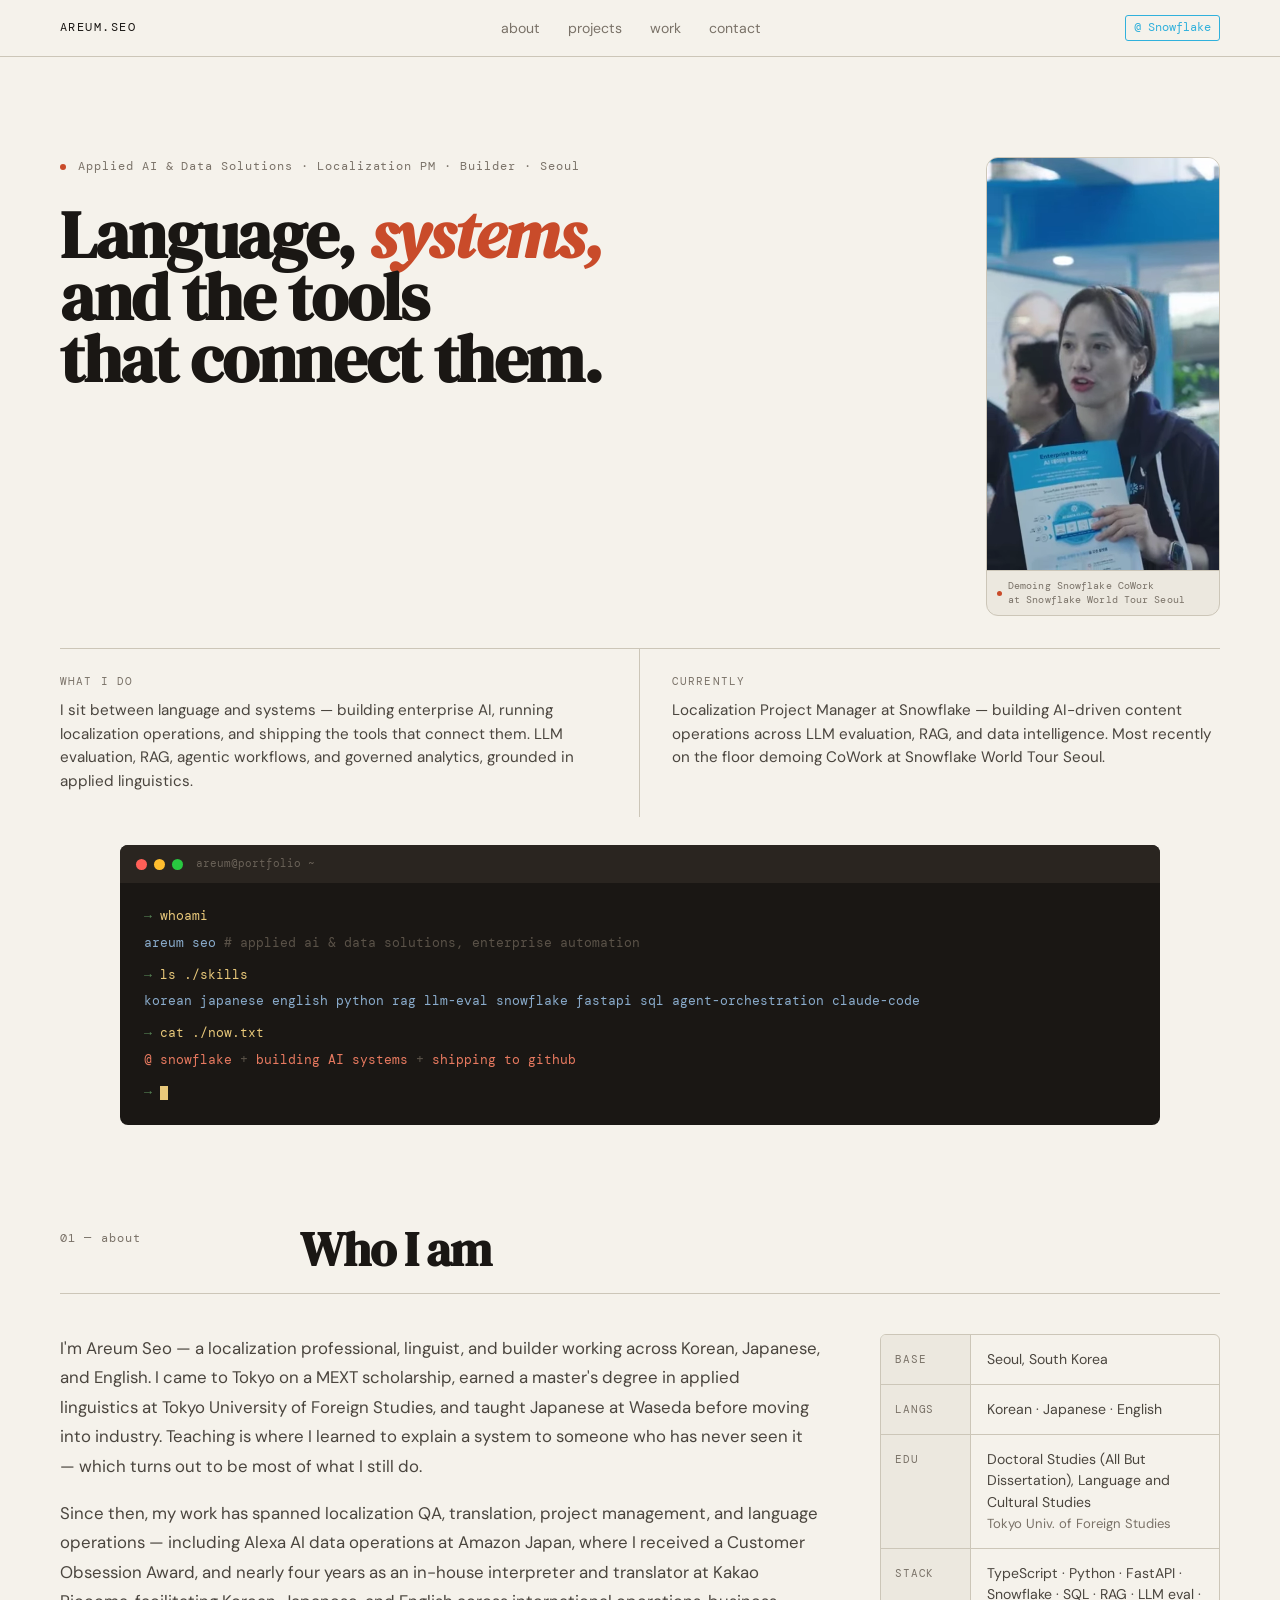
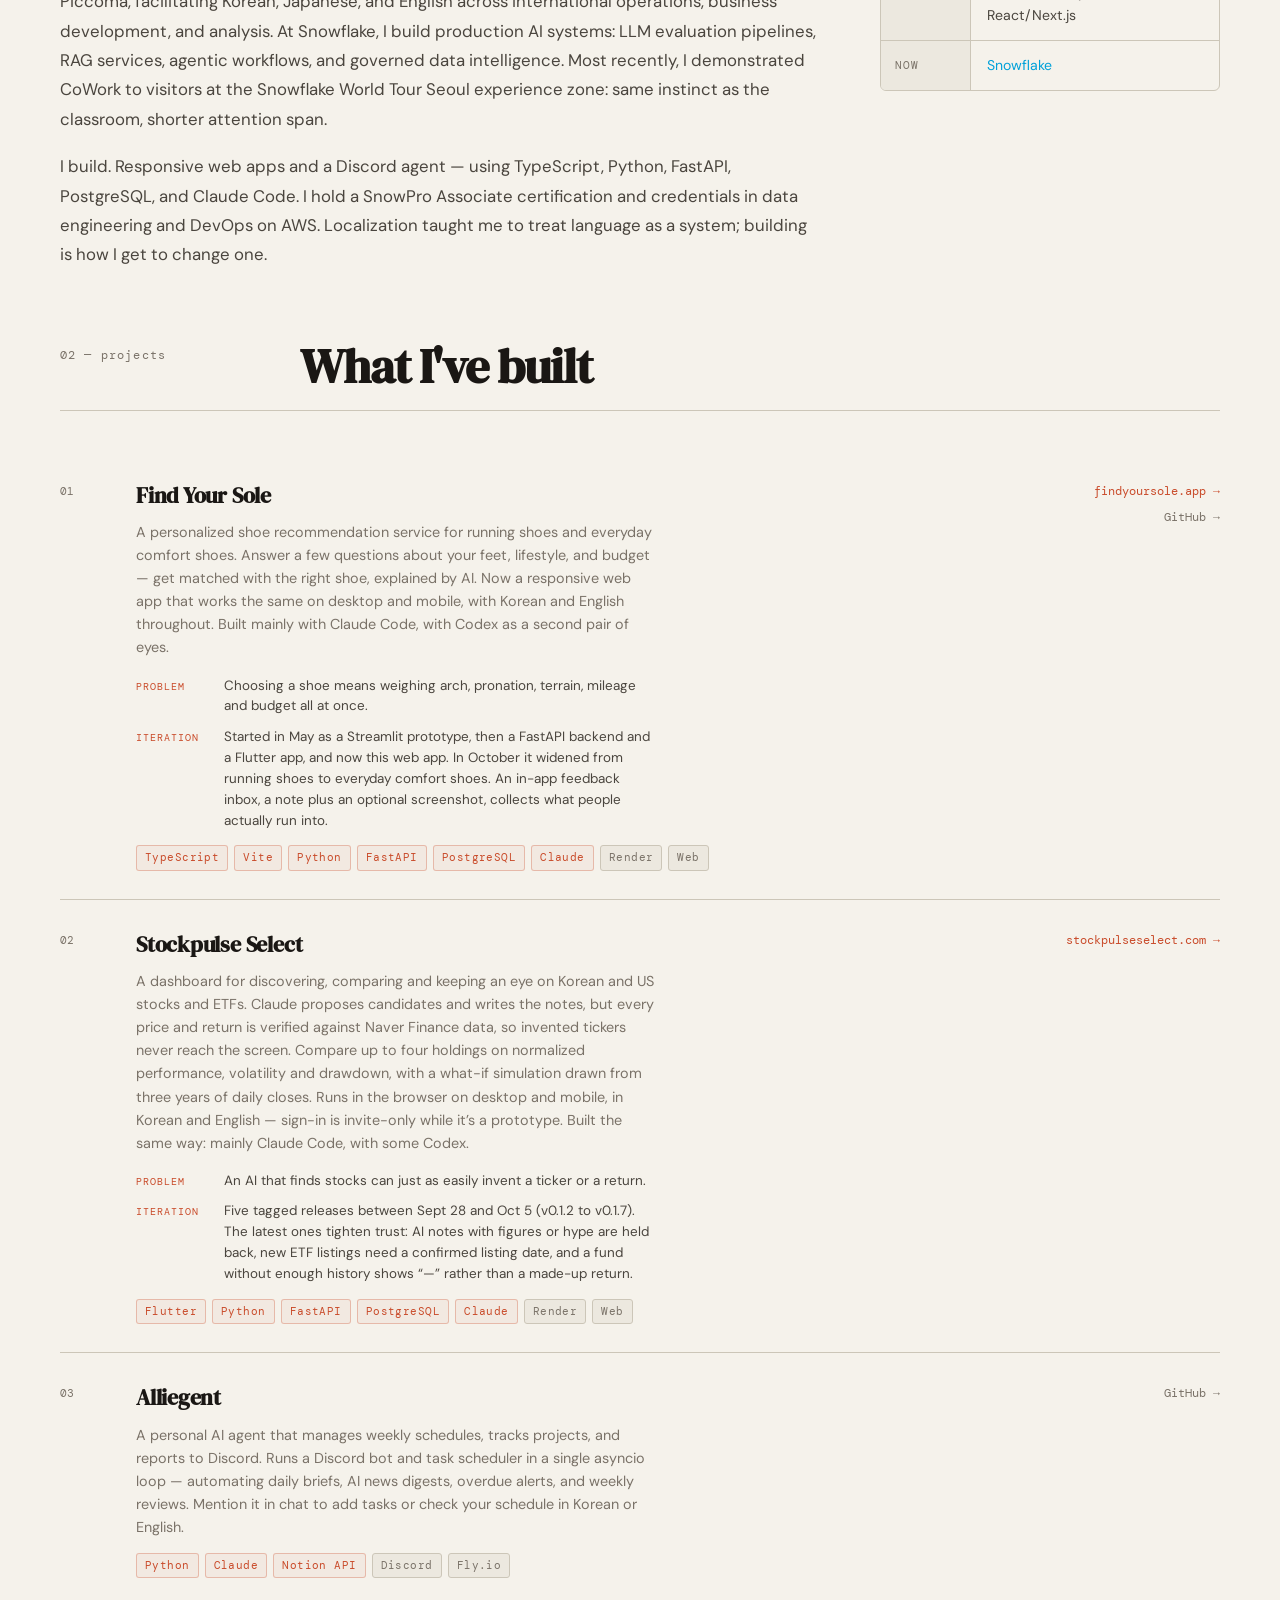
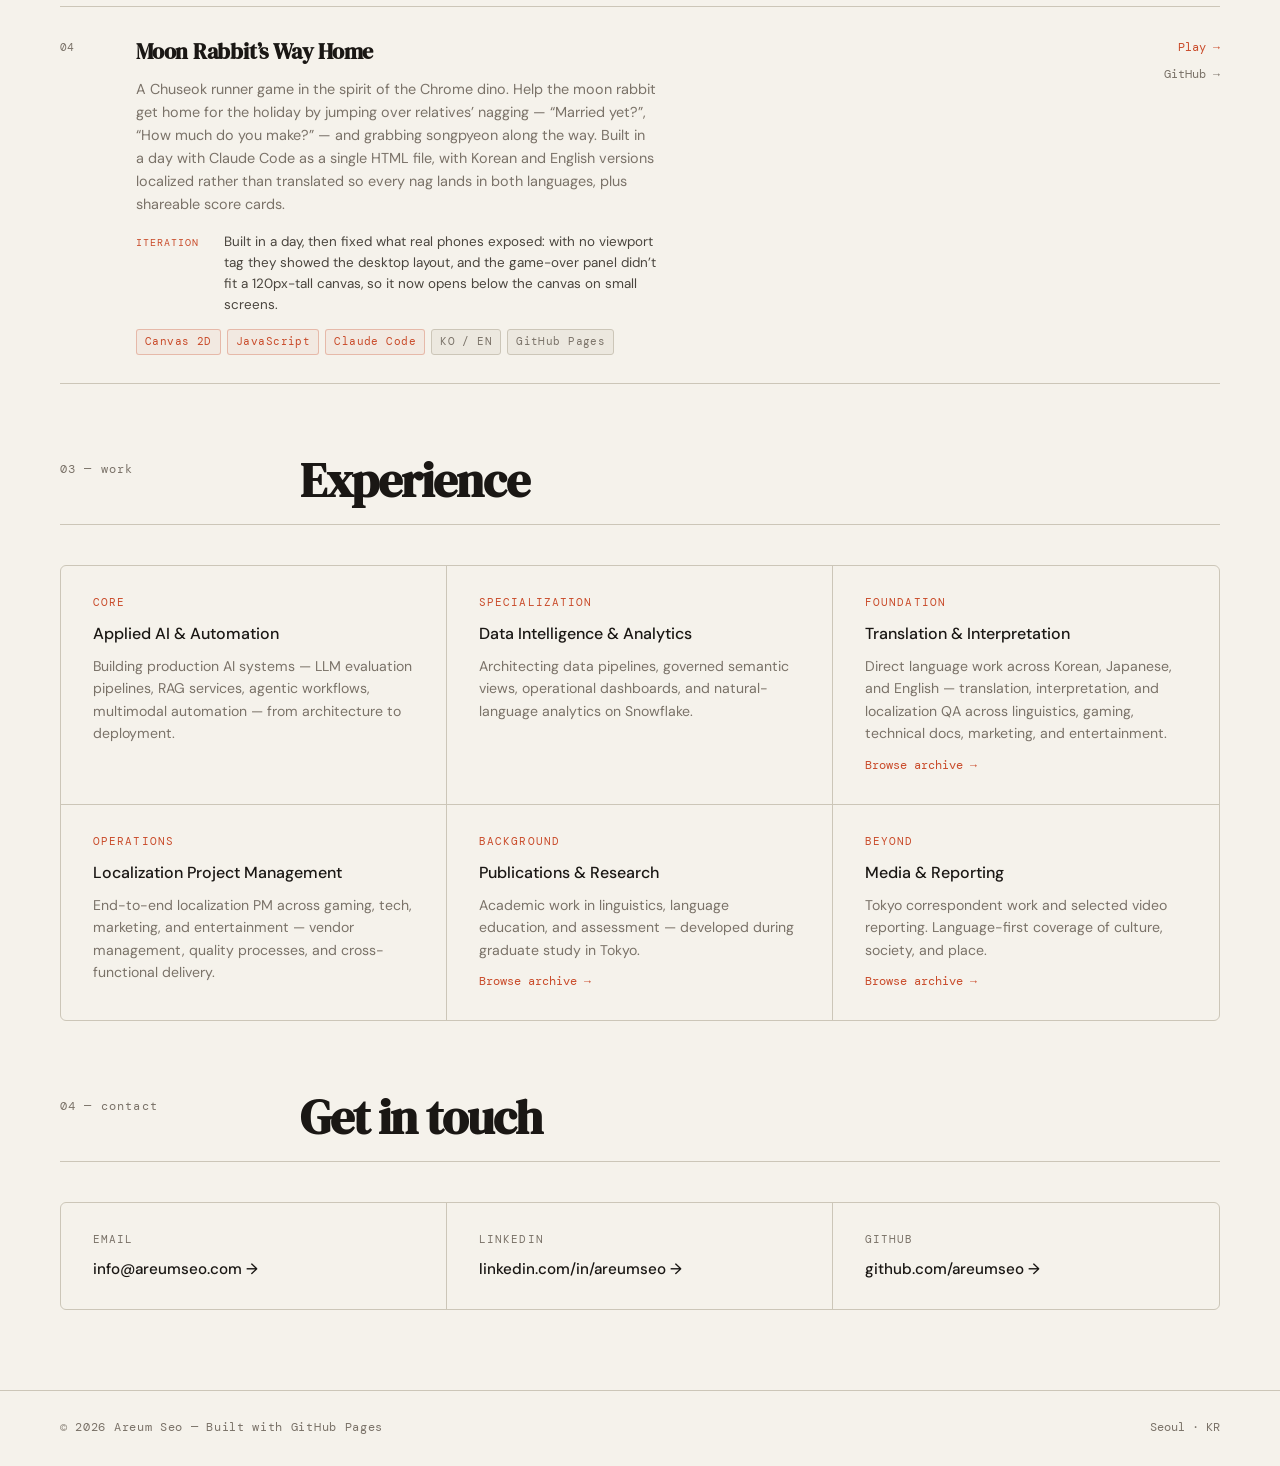
==== index.html @ 916ce7bf "add email to contact, update stack sidebar with TypeScript Co-Authored-By: Claude Sonnet 4.6 <norepl" ====
<!DOCTYPE html>
<html lang="en">
<head>
  <meta charset="UTF-8" />
  <meta name="viewport" content="width=device-width, initial-scale=1.0" />
  <title>Areum Seo</title>
  <meta name="description" content="Areum Seo — Localization PM, tool builder, and writer." />
  <!-- Google tag (gtag.js) -->
  <script async src="https://www.googletagmanager.com/gtag/js?id=G-6J8PH9CVDJ"></script>
  <script>
    window.dataLayer = window.dataLayer || [];
    function gtag(){dataLayer.push(arguments);}
    gtag('js', new Date());
    gtag('config', 'G-6J8PH9CVDJ');
  </script>
  <link rel="preconnect" href="https://fonts.googleapis.com">
  <link rel="preconnect" href="https://fonts.gstatic.com" crossorigin>
  <link href="https://fonts.googleapis.com/css2?family=DM+Serif+Display:ital@0;1&family=DM+Mono:wght@400;500&family=DM+Sans:ital,opsz,wght@0,9..40,300;0,9..40,400;0,9..40,500;1,9..40,300&display=swap" rel="stylesheet">
  <style>
    :root {
      --bg: #f5f2eb;
      --bg2: #ece8df;
      --ink: #1a1714;
      --ink2: #4a453e;
      --ink3: #7a7268;
      --rule: #ccc6b8;
      --accent: #c94b2a;
      --accent2: #e8a020;
      --code-bg: #1a1714;
      --code-fg: #e8c87a;
      --snowflake: #00A1D9;
    }

    * { box-sizing: border-box; margin: 0; padding: 0; }
    html { scroll-behavior: smooth; }

    body {
      font-family: 'DM Sans', sans-serif;
      background: var(--bg);
      color: var(--ink);
      line-height: 1.6;
      font-size: 15px;
    }

    a { color: inherit; text-decoration: none; }

    /* ── NAV ── */
    nav {
      position: sticky;
      top: 0;
      z-index: 50;
      background: var(--bg);
      border-bottom: 1px solid var(--rule);
      padding: 0 clamp(20px, 5vw, 60px);
    }

    .nav-inner {
      max-width: var(--max);
      margin: 0 auto;
      display: flex;
      align-items: center;
      justify-content: space-between;
      height: 56px;
      gap: 20px;
    }

    .brand {
      font-family: 'DM Mono', monospace;
      font-size: 0.78rem;
      letter-spacing: 0.12em;
      text-transform: uppercase;
      color: var(--ink);
    }

    .nav-menu {
      display: flex;
      gap: 28px;
      font-size: 0.88rem;
      color: var(--ink3);
      list-style: none;
    }

    .nav-menu a:hover { color: var(--ink); }

    .nav-tag {
      font-family: 'DM Mono', monospace;
      font-size: 0.72rem;
      color: var(--snowflake);
      border: 1px solid var(--snowflake);
      padding: 3px 8px;
      border-radius: 3px;
      opacity: 0.8;
    }

    /* ── HERO ── */
    .hero {
      padding: clamp(60px, 10vw, 100px) clamp(20px, 5vw, 60px) 0;
      max-width: calc(var(--max) + 120px);
      margin: 0 auto;
    }

    .hero-inner {
      display: flex;
      align-items: flex-start;
      gap: clamp(32px, 5vw, 72px);
    }

    .hero-content {
      flex: 1;
      min-width: 0;
    }

    .hero-portrait {
      flex-shrink: 0;
      width: clamp(160px, 20vw, 234px);
      display: flex;
      align-items: flex-start;
    }

    .hero-portrait > img {
      flex: 1.25 1 0;
      min-width: 0;
      border-radius: 16px;
      display: block;
      mix-blend-mode: multiply;
    }

    /* CoWork demo clip */
    .hero-demo {
      flex: 1 1 0;
      min-width: 0;
      border: 1px solid var(--rule);
      border-radius: 12px;
      overflow: hidden;
      background: var(--bg2);
    }

    .hero-demo video {
      width: 100%;
      display: block;
      aspect-ratio: 9 / 16;
      object-fit: cover;
      background: var(--bg2);
    }

    .hero-demo video img {
      width: 100%;
      display: block;
    }

    .hero-demo-caption {
      display: flex;
      align-items: center;
      gap: 6px;
      padding: 8px 10px;
      border-top: 1px solid var(--rule);
      font-family: 'DM Mono', monospace;
      font-size: 0.62rem;
      letter-spacing: 0.01em;
      line-height: 1.4;
      color: var(--ink3);
    }

    .hero-demo-caption .live {
      flex-shrink: 0;
      width: 5px;
      height: 5px;
      border-radius: 50%;
      background: var(--accent);
    }

    @media (max-width: 640px) {
      .hero-inner { flex-direction: column-reverse; align-items: center; }
      .hero-portrait { width: 180px; }
    }

    .hero-eyebrow {
      display: flex;
      align-items: center;
      gap: 12px;
      margin-bottom: 28px;
    }

    .hero-eyebrow span {
      font-family: 'DM Mono', monospace;
      font-size: 0.75rem;
      letter-spacing: 0.08em;
      color: var(--ink3);
    }

    .hero-eyebrow .dot {
      width: 6px;
      height: 6px;
      border-radius: 50%;
      background: var(--accent);
      flex-shrink: 0;
      animation: blink 2s ease infinite;
    }

    @keyframes blink {
      0%, 100% { opacity: 1; }
      50% { opacity: 0.2; }
    }

    .hero h1 {
      font-family: 'DM Serif Display', serif;
      font-size: clamp(2.2rem, 5.5vw, 4.2rem);
      line-height: 0.92;
      letter-spacing: -0.02em;
      color: var(--ink);
      max-width: 900px;
    }

    .hero h1 em {
      font-style: italic;
      color: var(--accent);
    }

    .hero-sub {
      margin-top: 32px;
      display: grid;
      grid-template-columns: 1fr 1fr;
      gap: 0;
      border-top: 1px solid var(--rule);
    }

    .hero-sub-item {
      padding: 24px 0 24px;
      border-right: 1px solid var(--rule);
    }

    .hero-sub-item:last-child {
      border-right: none;
      padding-left: 32px;
    }

    .hero-sub-item:first-child {
      padding-right: 32px;
    }

    .hero-sub-label {
      font-family: 'DM Mono', monospace;
      font-size: 0.7rem;
      letter-spacing: 0.1em;
      text-transform: uppercase;
      color: var(--ink3);
      margin-bottom: 8px;
    }

    .hero-sub-text {
      font-size: 0.95rem;
      color: var(--ink2);
      line-height: 1.55;
    }

    /* ── TERMINAL STRIP ── */
    .terminal-strip {
      margin: 0 clamp(20px, 5vw, 60px);
      border-radius: 8px;
      background: var(--code-bg);
      overflow: hidden;
    }

    .terminal-bar {
      display: flex;
      align-items: center;
      gap: 7px;
      padding: 10px 16px;
      background: #2a2520;
    }

    .terminal-bar .dot {
      width: 11px;
      height: 11px;
      border-radius: 50%;
    }

    .d-red { background: #ff5f57; }
    .d-yellow { background: #ffbd2e; }
    .d-green { background: #28c840; }

    .terminal-bar span:last-child {
      font-family: 'DM Mono', monospace;
      font-size: 0.7rem;
      color: #6a6258;
      margin-left: 6px;
    }

    .terminal-body {
      padding: 20px 24px;
      font-family: 'DM Mono', monospace;
      font-size: 0.82rem;
      line-height: 2;
      color: #a89880;
    }

    .t-prompt { color: #5a8a5a; }
    .t-cmd { color: var(--code-fg); }
    .t-out { color: #8aaccc; }
    .t-muted { color: #5a5248; }
    .t-accent { color: #e87a60; }
    .t-cursor {
      display: inline-block;
      width: 8px;
      height: 14px;
      background: var(--code-fg);
      vertical-align: middle;
      animation: cursor 1s step-end infinite;
    }

    @keyframes cursor {
      0%, 100% { opacity: 1; }
      50% { opacity: 0; }
    }

    /* ── SECTIONS ── */
    .wrap {
      max-width: var(--max);
      margin: 0 auto;
      padding: 0 clamp(20px, 5vw, 60px);
    }

    .section {
      padding: 72px 0 0;
    }

    .section-header {
      display: grid;
      grid-template-columns: 200px 1fr;
      gap: 40px;
      align-items: start;
      padding-bottom: 20px;
      border-bottom: 1px solid var(--rule);
      margin-bottom: 40px;
    }

    .section-num {
      font-family: 'DM Mono', monospace;
      font-size: 0.72rem;
      letter-spacing: 0.1em;
      color: var(--ink3);
      padding-top: 5px;
    }

    .section-title {
      font-family: 'DM Serif Display', serif;
      font-size: clamp(2rem, 4vw, 3rem);
      letter-spacing: -0.02em;
      line-height: 1;
    }

    /* ── ABOUT ── */
    .about-grid {
      display: grid;
      grid-template-columns: 1fr 340px;
      gap: 60px;
      align-items: start;
    }

    .about-text {
      font-size: 1.05rem;
      color: var(--ink2);
      line-height: 1.75;
    }

    .about-text p + p { margin-top: 18px; }

    .about-sidebar {
      display: flex;
      flex-direction: column;
      gap: 0;
      border: 1px solid var(--rule);
      border-radius: 6px;
      overflow: hidden;
    }

    .sidebar-row {
      display: grid;
      grid-template-columns: 90px 1fr;
      border-bottom: 1px solid var(--rule);
    }

    .sidebar-row:last-child { border-bottom: none; }

    .sidebar-key {
      font-family: 'DM Mono', monospace;
      font-size: 0.68rem;
      letter-spacing: 0.08em;
      text-transform: uppercase;
      color: var(--ink3);
      padding: 14px;
      background: var(--bg2);
      border-right: 1px solid var(--rule);
      display: flex;
      align-items: flex-start;
      padding-top: 16px;
    }

    .sidebar-val {
      font-size: 0.88rem;
      color: var(--ink2);
      padding: 14px 16px;
      line-height: 1.5;
    }

    /* ── PROJECTS ── */
    .projects-list {
      display: flex;
      flex-direction: column;
      gap: 0;
    }

    .project-row {
      display: grid;
      grid-template-columns: 48px 1fr auto;
      gap: 28px;
      align-items: start;
      padding: 28px 0;
      border-bottom: 1px solid var(--rule);
      position: relative;
      transition: background 0.15s;
    }

    .project-row::before {
      content: '';
      position: absolute;
      left: -20px;
      top: 0; bottom: 0;
      width: 3px;
      background: var(--accent);
      transform: scaleY(0);
      transform-origin: bottom;
      transition: transform 0.2s ease;
    }

    .project-row:hover::before { transform: scaleY(1); }

    .project-num {
      font-family: 'DM Mono', monospace;
      font-size: 0.7rem;
      color: var(--ink3);
      padding-top: 4px;
    }

    .project-body h3 {
      font-family: 'DM Serif Display', serif;
      font-size: 1.35rem;
      letter-spacing: -0.01em;
      margin-bottom: 8px;
      word-break: keep-all;
    }

    .project-body p {
      font-size: 0.9rem;
      color: var(--ink3);
      line-height: 1.6;
      max-width: 520px;
    }

    .project-notes {
      display: grid;
      gap: 10px;
      margin-top: 16px;
      max-width: 520px;
    }

    .project-note {
      display: grid;
      grid-template-columns: 76px 1fr;
      gap: 12px;
      font-size: 0.84rem;
      line-height: 1.55;
      color: var(--ink2);
    }

    .project-note-label {
      font-family: 'DM Mono', monospace;
      font-size: 0.64rem;
      letter-spacing: 0.1em;
      text-transform: uppercase;
      color: var(--accent);
      padding-top: 3px;
    }

    .project-tags {
      display: flex;
      flex-wrap: wrap;
      gap: 6px;
      margin-top: 14px;
    }

    .tag {
      font-family: 'DM Mono', monospace;
      font-size: 0.68rem;
      letter-spacing: 0.04em;
      color: var(--ink3);
      border: 1px solid var(--rule);
      border-radius: 3px;
      padding: 3px 8px;
      background: var(--bg2);
    }

    .tag.tech { color: var(--accent); border-color: rgba(201,75,42,0.3); background: rgba(201,75,42,0.05); }

    .project-link {
      display: flex;
      flex-direction: column;
      align-items: flex-end;
      gap: 8px;
      font-family: 'DM Mono', monospace;
      font-size: 0.72rem;
      color: var(--ink3);
      white-space: nowrap;
      padding-top: 4px;
      transition: color 0.15s;
    }

    .project-link a.primary { color: var(--accent); }

    .project-row:hover .project-link { color: var(--accent); }

    /* ── WORK ── */
    .work-grid {
      display: grid;
      grid-template-columns: 1fr 1fr 1fr;
      gap: 0;
      border: 1px solid var(--rule);
      border-radius: 6px;
      overflow: hidden;
    }

    .work-cell {
      padding: 28px 32px;
      border-right: 1px solid var(--rule);
      border-bottom: 1px solid var(--rule);
    }

    .work-cell:nth-child(3n) { border-right: none; }
    .work-cell:nth-last-child(-n+3):nth-child(3n+1),
    .work-cell:nth-last-child(-n+3):nth-child(3n+2),
    .work-cell:nth-last-child(-n+3):nth-child(3n) { border-bottom: none; }
    .work-cell:last-child { border-bottom: none; }

    .work-cell.wide {
      grid-column: 1 / -1;
      border-right: none;
    }

    .work-cell-label {
      font-family: 'DM Mono', monospace;
      font-size: 0.68rem;
      letter-spacing: 0.1em;
      text-transform: uppercase;
      color: var(--accent);
      margin-bottom: 10px;
    }

    .work-cell h3 {
      font-size: 1rem;
      font-weight: 500;
      margin-bottom: 8px;
    }

    .work-cell p {
      font-size: 0.88rem;
      color: var(--ink3);
      line-height: 1.6;
    }

    /* ── CONTACT ── */
    .contact-row {
      display: grid;
      grid-template-columns: 1fr 1fr 1fr;
      gap: 0;
      border: 1px solid var(--rule);
      border-radius: 6px;
      overflow: hidden;
    }

    .contact-cell {
      padding: 28px 32px;
      border-right: 1px solid var(--rule);
      transition: background 0.15s;
    }

    .contact-cell:last-child { border-right: none; }
    .contact-cell:hover { background: var(--bg2); }

    .contact-cell-label {
      font-family: 'DM Mono', monospace;
      font-size: 0.68rem;
      letter-spacing: 0.1em;
      text-transform: uppercase;
      color: var(--ink3);
      margin-bottom: 8px;
    }

    .contact-cell a {
      font-size: 0.95rem;
      font-weight: 500;
      color: var(--ink);
      display: block;
    }

    .contact-cell a:hover { color: var(--accent); }

    /* ── FOOTER ── */
    footer {
      margin-top: 80px;
      border-top: 1px solid var(--rule);
      padding: 28px 0;
    }

    .footer-inner {
      display: flex;
      justify-content: space-between;
      align-items: center;
      flex-wrap: wrap;
      gap: 12px;
    }

    .footer-left {
      font-family: 'DM Mono', monospace;
      font-size: 0.72rem;
      letter-spacing: 0.06em;
      color: var(--ink3);
    }

    .footer-right {
      font-family: 'DM Mono', monospace;
      font-size: 0.72rem;
      color: var(--ink3);
    }

    /* ── RESPONSIVE ── */
    @media (max-width: 860px) {
      .hero-sub { grid-template-columns: 1fr; }
      .hero-sub-item { border-right: none; border-top: 1px solid var(--rule); padding: 20px 0; }
      .hero-sub-item:first-child { border-top: none; padding-left: 0; }
      .hero-sub-item:last-child { padding-left: 0; }

      .section-header { grid-template-columns: 1fr; gap: 8px; }

      .about-grid { grid-template-columns: 1fr; }

      .project-row { grid-template-columns: 40px 1fr; }
      .project-note { grid-template-columns: 1fr; gap: 2px; }
      .project-link {
        grid-column: 2;
        flex-direction: row;
        align-items: center;
        gap: 18px;
        padding-top: 0;
        margin-top: 14px;
      }

      .work-grid { grid-template-columns: 1fr; }
      .work-cell { border-right: none; }
      .work-cell:nth-last-child(-n+3):nth-child(3n+1),
      .work-cell:nth-last-child(-n+3):nth-child(3n+2),
      .work-cell:nth-last-child(-n+3):nth-child(3n) { border-bottom: 1px solid var(--rule); }
      .work-cell:last-child { border-bottom: none; }


      .contact-row { grid-template-columns: 1fr; }
      .contact-cell { border-right: none; border-bottom: 1px solid var(--rule); }
      .contact-cell:last-child { border-bottom: none; }
    }

    @media (max-width: 560px) {
      .terminal-strip { border-radius: 0; margin: 0; }
    }

    /* ── ANIMATIONS ── */
    .fade-up {
      opacity: 0;
      transform: translateY(20px);
      transition: opacity 0.5s ease, transform 0.5s ease;
    }

    .fade-up.visible {
      opacity: 1;
      transform: none;
    }
  </style>
</head>
<body>

  <!-- NAV -->
  <nav>
    <div class="nav-inner">
      <a class="brand" href="#top">areum.seo</a>
      <ul class="nav-menu">
        <li><a href="#about">about</a></li>
        <li><a href="#projects">projects</a></li>
        <li><a href="#work">work</a></li>
        <li><a href="#contact">contact</a></li>
      </ul>
      <a href="https://www.snowflake.com/ko/" target="_blank" class="nav-tag">@ Snowflake</a>
    </div>
  </nav>

  <!-- HERO -->
  <header id="top" class="hero">
    <div class="hero-inner">
      <div class="hero-content">
        <div class="hero-eyebrow">
          <div class="dot"></div>
          <span>Applied AI & Data Solutions · Localization PM · Builder · Seoul</span>
        </div>
        <h1>Language, <em>systems,</em><br>and the tools<br>that connect them.</h1>
      </div>
      <div class="hero-portrait">
        <figure class="hero-demo">
          <video autoplay loop muted playsinline preload="metadata"
                 poster="cowork-demo-poster.jpg"
                 aria-label="Areum Seo demoing Snowflake CoWork at Snowflake World Tour Seoul">
            <source src="cowork-demo.webm" type="video/webm" />
            <source src="cowork-demo.mp4" type="video/mp4" />
            <img src="cowork-demo-poster.jpg" alt="Areum Seo demoing Snowflake CoWork at Snowflake World Tour Seoul" />
          </video>
          <figcaption class="hero-demo-caption">
            <span class="live"></span>
            <span>Demoing Snowflake CoWork<br />at Snowflake World Tour Seoul</span>
          </figcaption>
        </figure>
      </div>
      <script>
        // Honor reduced-motion: freeze the demo loop on its poster frame.
        (function () {
          var q = window.matchMedia('(prefers-reduced-motion: reduce)');
          var v = document.querySelector('.hero-demo video');
          if (!v) return;
          function sync() { if (q.matches) { v.removeAttribute('loop'); v.pause(); } }
          sync();
          q.addEventListener('change', sync);
          v.addEventListener('play', sync);
        })();
      </script>
    </div>
    <div class="hero-sub">
      <div class="hero-sub-item">
        <div class="hero-sub-label">What I do</div>
        <div class="hero-sub-text">
          I sit between language and systems — building enterprise AI, running localization operations, and shipping the tools that connect them. LLM evaluation, RAG, agentic workflows, and governed analytics, grounded in applied linguistics.
        </div>
      </div>
      <div class="hero-sub-item">
        <div class="hero-sub-label">Currently</div>
        <div class="hero-sub-text">
          Localization Project Manager at Snowflake &mdash; building AI-driven content operations across LLM evaluation, RAG, and data intelligence. Most recently on the floor demoing CoWork at Snowflake World Tour Seoul.
        </div>
      </div>
    </div>
  </header>

  <!-- TERMINAL STRIP -->
  <div style="padding: 28px clamp(20px, 5vw, 60px); max-width: calc(var(--max) + 120px); margin: 0 auto;">
    <div class="terminal-strip">
      <div class="terminal-bar">
        <div class="dot d-red"></div>
        <div class="dot d-yellow"></div>
        <div class="dot d-green"></div>
        <span>areum@portfolio ~ </span>
      </div>
      <div class="terminal-body">
        <div><span class="t-prompt">→ </span><span class="t-cmd">whoami</span></div>
        <div><span class="t-out">areum seo</span> <span class="t-muted"># applied ai & data solutions, enterprise automation</span></div>
        <div style="margin-top: 6px;"><span class="t-prompt">→ </span><span class="t-cmd">ls ./skills</span></div>
        <div><span class="t-out">korean</span> <span class="t-out">japanese</span> <span class="t-out">english</span> <span class="t-out">python</span> <span class="t-out">rag</span> <span class="t-out">llm-eval</span> <span class="t-out">snowflake</span> <span class="t-out">fastapi</span> <span class="t-out">sql</span> <span class="t-out">agent-orchestration</span> <span class="t-out">claude-code</span></div>
        <div style="margin-top: 6px;"><span class="t-prompt">→ </span><span class="t-cmd">cat ./now.txt</span></div>
        <div><span class="t-accent">@ snowflake</span> <span class="t-muted">+</span> <span class="t-accent">building AI systems</span> <span class="t-muted">+</span> <span class="t-accent">shipping to github</span></div>
        <div style="margin-top: 6px;"><span class="t-prompt">→ </span><span class="t-cursor"></span></div>
      </div>
    </div>
  </div>

  <main class="wrap">

    <!-- ABOUT -->
    <section id="about" class="section fade-up">
      <div class="section-header">
        <div class="section-num">01 — about</div>
        <h2 class="section-title">Who I am</h2>
      </div>
      <div class="about-grid">
        <div class="about-text">
          <p>
            I'm Areum Seo — a localization professional, linguist, and builder working across Korean, Japanese, and English. I came to Tokyo on a MEXT scholarship, earned a master's degree in applied linguistics at Tokyo University of Foreign Studies, and taught Japanese at Waseda before moving into industry. Teaching is where I learned to explain a system to someone who has never seen it — which turns out to be most of what I still do.
          </p>
          <p>
            Since then, my work has spanned localization QA, translation, project management, and language operations — including Alexa AI data operations at Amazon Japan, where I received a Customer Obsession Award, and nearly four years as an in-house interpreter and translator at Kakao Piccoma, facilitating Korean, Japanese, and English across international operations, business development, and analysis. At Snowflake, I build production AI systems: LLM evaluation pipelines, RAG services, agentic workflows, and governed data intelligence. Most recently, I demonstrated CoWork to visitors at the Snowflake World Tour Seoul experience zone: same instinct as the classroom, shorter attention span.
          </p>
          <p>
            I build. Responsive web apps and a Discord agent — using TypeScript, Python, FastAPI, PostgreSQL, and Claude Code. I hold a SnowPro Associate certification and credentials in data engineering and DevOps on AWS. Localization taught me to treat language as a system; building is how I get to change one.
          </p>
        </div>
        <div class="about-sidebar">
          <div class="sidebar-row">
            <div class="sidebar-key">base</div>
            <div class="sidebar-val">Seoul, South Korea</div>
          </div>
          <div class="sidebar-row">
            <div class="sidebar-key">langs</div>
            <div class="sidebar-val">Korean · Japanese · English</div>
          </div>
          <div class="sidebar-row">
            <div class="sidebar-key">edu</div>
            <div class="sidebar-val">Doctoral Studies (All But Dissertation), Language and Cultural Studies<br><span style="color:var(--ink3);font-size:0.82rem;">Tokyo Univ. of Foreign Studies</span></div>
          </div>
          <div class="sidebar-row">
            <div class="sidebar-key">stack</div>
            <div class="sidebar-val">TypeScript · Python · FastAPI · Snowflake · SQL · RAG · LLM eval · React/Next.js</div>
          </div>
          <div class="sidebar-row">
            <div class="sidebar-key">now</div>
            <div class="sidebar-val"><a href="https://www.snowflake.com/ko/" target="_blank" style="color:var(--snowflake);">Snowflake</a></div>
          </div>
        </div>
      </div>
    </section>

    <!-- PROJECTS -->
    <section id="projects" class="section fade-up">
      <div class="section-header">
        <div class="section-num">02 — projects</div>
        <h2 class="section-title">What I've built</h2>
      </div>
      <div class="projects-list">

        <div class="project-row">
          <div class="project-num">01</div>
          <div class="project-body">
            <h3>Find Your Sole</h3>
            <p>A personalized shoe recommendation service for running shoes and everyday comfort shoes. Answer a few questions about your feet, lifestyle, and budget — get matched with the right shoe, explained by AI. Now a responsive web app that works the same on desktop and mobile, with Korean and English throughout. Built mainly with Claude Code, with Codex as a second pair of eyes.</p>
            <div class="project-notes">
              <div class="project-note"><span class="project-note-label">Problem</span><span>Choosing a shoe means weighing arch, pronation, terrain, mileage and budget all at once.</span></div>
              <div class="project-note"><span class="project-note-label">Iteration</span><span>Started in May as a Streamlit prototype, then a FastAPI backend and a Flutter app, and now this web app. In October it widened from running shoes to everyday comfort shoes. An in-app feedback inbox, a note plus an optional screenshot, collects what people actually run into.</span></div>
            </div>
            <div class="project-tags">
              <span class="tag tech">TypeScript</span>
              <span class="tag tech">Vite</span>
              <span class="tag tech">Python</span>
              <span class="tag tech">FastAPI</span>
              <span class="tag tech">PostgreSQL</span>
              <span class="tag tech">Claude</span>
              <span class="tag">Render</span>
              <span class="tag">Web</span>
            </div>
          </div>
          <div class="project-link">
            <a class="primary" href="https://findyoursole.app" target="_blank">findyoursole.app →</a>
            <a href="https://github.com/areumseo/find-your-sole" target="_blank">GitHub →</a>
          </div>
        </div>

        <div class="project-row">
          <div class="project-num">02</div>
          <div class="project-body">
            <h3>Stockpulse Select</h3>
            <p>A dashboard for discovering, comparing and keeping an eye on Korean and US stocks and ETFs. Claude proposes candidates and writes the notes, but every price and return is verified against Naver Finance data, so invented tickers never reach the screen. Compare up to four holdings on normalized performance, volatility and drawdown, with a what-if simulation drawn from three years of daily closes. Runs in the browser on desktop and mobile, in Korean and English — sign-in is invite-only while it&rsquo;s a prototype. Built the same way: mainly Claude Code, with some Codex.</p>
            <div class="project-notes">
              <div class="project-note"><span class="project-note-label">Problem</span><span>An AI that finds stocks can just as easily invent a ticker or a return.</span></div>
              <div class="project-note"><span class="project-note-label">Iteration</span><span>Five tagged releases between Sept 28 and Oct 5 (v0.1.2 to v0.1.7). The latest ones tighten trust: AI notes with figures or hype are held back, new ETF listings need a confirmed listing date, and a fund without enough history shows &ldquo;&mdash;&rdquo; rather than a made-up return.</span></div>
            </div>
            <div class="project-tags">
              <span class="tag tech">Flutter</span>
              <span class="tag tech">Python</span>
              <span class="tag tech">FastAPI</span>
              <span class="tag tech">PostgreSQL</span>
              <span class="tag tech">Claude</span>
              <span class="tag">Render</span>
              <span class="tag">Web</span>
            </div>
          </div>
          <div class="project-link">
            <a class="primary" href="https://stockpulseselect.com" target="_blank">stockpulseselect.com →</a>
          </div>
        </div>

        <div class="project-row">
          <div class="project-num">03</div>
          <div class="project-body">
            <h3>Alliegent</h3>
            <p>A personal AI agent that manages weekly schedules, tracks projects, and reports to Discord. Runs a Discord bot and task scheduler in a single asyncio loop — automating daily briefs, AI news digests, overdue alerts, and weekly reviews. Mention it in chat to add tasks or check your schedule in Korean or English.</p>
            <div class="project-tags">
              <span class="tag tech">Python</span>
              <span class="tag tech">Claude</span>
              <span class="tag tech">Notion API</span>
              <span class="tag">Discord</span>
              <span class="tag">Fly.io</span>
            </div>
          </div>
          <div class="project-link"><a href="https://github.com/areumseo/alliegent" target="_blank">GitHub →</a></div>
        </div>

        <div class="project-row">
          <div class="project-num">04</div>
          <div class="project-body">
            <h3>Moon Rabbit&rsquo;s Way Home</h3>
            <p>A Chuseok runner game in the spirit of the Chrome dino. Help the moon rabbit get home for the holiday by jumping over relatives&rsquo; nagging &mdash; &ldquo;Married yet?&rdquo;, &ldquo;How much do you make?&rdquo; &mdash; and grabbing songpyeon along the way. Built in a day with Claude Code as a single HTML file, with Korean and English versions localized rather than translated so every nag lands in both languages, plus shareable score cards.</p>
            <div class="project-notes">
              <div class="project-note"><span class="project-note-label">Iteration</span><span>Built in a day, then fixed what real phones exposed: with no viewport tag they showed the desktop layout, and the game-over panel didn&rsquo;t fit a 120px-tall canvas, so it now opens below the canvas on small screens.</span></div>
            </div>
            <div class="project-tags">
              <span class="tag tech">Canvas 2D</span>
              <span class="tag tech">JavaScript</span>
              <span class="tag tech">Claude Code</span>
              <span class="tag">KO / EN</span>
              <span class="tag">GitHub Pages</span>
            </div>
          </div>
          <div class="project-link">
            <a class="primary" href="https://areumseo.com/moon-rabbit-run/" target="_blank">Play →</a>
            <a href="https://github.com/areumseo/moon-rabbit-run" target="_blank">GitHub →</a>
          </div>
        </div>

      </div>
    </section>

    <!-- WORK -->
    <section id="work" class="section fade-up">
      <div class="section-header">
        <div class="section-num">03 — work</div>
        <h2 class="section-title">Experience</h2>
      </div>
      <div class="work-grid">
        <div class="work-cell">
          <div class="work-cell-label">Core</div>
          <h3>Applied AI & Automation</h3>
          <p>Building production AI systems — LLM evaluation pipelines, RAG services, agentic workflows, multimodal automation — from architecture to deployment.</p>
        </div>
        <div class="work-cell">
          <div class="work-cell-label">Specialization</div>
          <h3>Data Intelligence & Analytics</h3>
          <p>Architecting data pipelines, governed semantic views, operational dashboards, and natural-language analytics on Snowflake.</p>
        </div>
        <div class="work-cell">
          <div class="work-cell-label">Foundation</div>
          <h3>Translation & Interpretation</h3>
          <p>Direct language work across Korean, Japanese, and English — translation, interpretation, and localization QA across linguistics, gaming, technical docs, marketing, and entertainment.</p>
          <a href="work-experience.html" style="font-family:'DM Mono',monospace;font-size:0.72rem;color:var(--accent);margin-top:12px;display:inline-block;">Browse archive →</a>
        </div>
        <div class="work-cell">
          <div class="work-cell-label">Operations</div>
          <h3>Localization Project Management</h3>
          <p>End-to-end localization PM across gaming, tech, marketing, and entertainment — vendor management, quality processes, and cross-functional delivery.</p>
        </div>
        <div class="work-cell">
          <div class="work-cell-label">Background</div>
          <h3>Publications & Research</h3>
          <p>Academic work in linguistics, language education, and assessment — developed during graduate study in Tokyo.</p>
          <a href="publications.html" style="font-family:'DM Mono',monospace;font-size:0.72rem;color:var(--accent);margin-top:12px;display:inline-block;">Browse archive →</a>
        </div>
        <div class="work-cell">
          <div class="work-cell-label">Beyond</div>
          <h3>Media & Reporting</h3>
          <p>Tokyo correspondent work and selected video reporting. Language-first coverage of culture, society, and place.</p>
          <a href="media.html" style="font-family:'DM Mono',monospace;font-size:0.72rem;color:var(--accent);margin-top:12px;display:inline-block;">Browse archive →</a>
        </div>
      </div>
    </section>

    <!-- CONTACT -->
    <section id="contact" class="section fade-up">
      <div class="section-header">
        <div class="section-num">04 — contact</div>
        <h2 class="section-title">Get in touch</h2>
      </div>
      <div class="contact-row" style="grid-template-columns: 1fr 1fr 1fr;">
        <div class="contact-cell">
          <div class="contact-cell-label">Email</div>
          <a href="mailto:info@areumseo.com">info@areumseo.com →</a>
        </div>
        <div class="contact-cell">
          <div class="contact-cell-label">LinkedIn</div>
          <a href="https://www.linkedin.com/in/areumseo/" target="_blank">linkedin.com/in/areumseo →</a>
        </div>
        <div class="contact-cell">
          <div class="contact-cell-label">GitHub</div>
          <a href="https://github.com/areumseo" target="_blank">github.com/areumseo →</a>
        </div>
      </div>
    </section>

  </main>

  <!-- FOOTER -->
  <footer>
    <div class="wrap footer-inner">
      <div class="footer-left">© <span id="year"></span> Areum Seo — Built with GitHub Pages</div>
      <div class="footer-right">Seoul · KR</div>
    </div>
  </footer>

  <script>
    document.getElementById('year').textContent = new Date().getFullYear();

    // Fade-up on scroll
    const observer = new IntersectionObserver((entries) => {
      entries.forEach(e => {
        if (e.isIntersecting) {
          e.target.classList.add('visible');
        }
      });
    }, { threshold: 0.08 });

    document.querySelectorAll('.fade-up').forEach(el => observer.observe(el));
  </script>
</body>
</html>
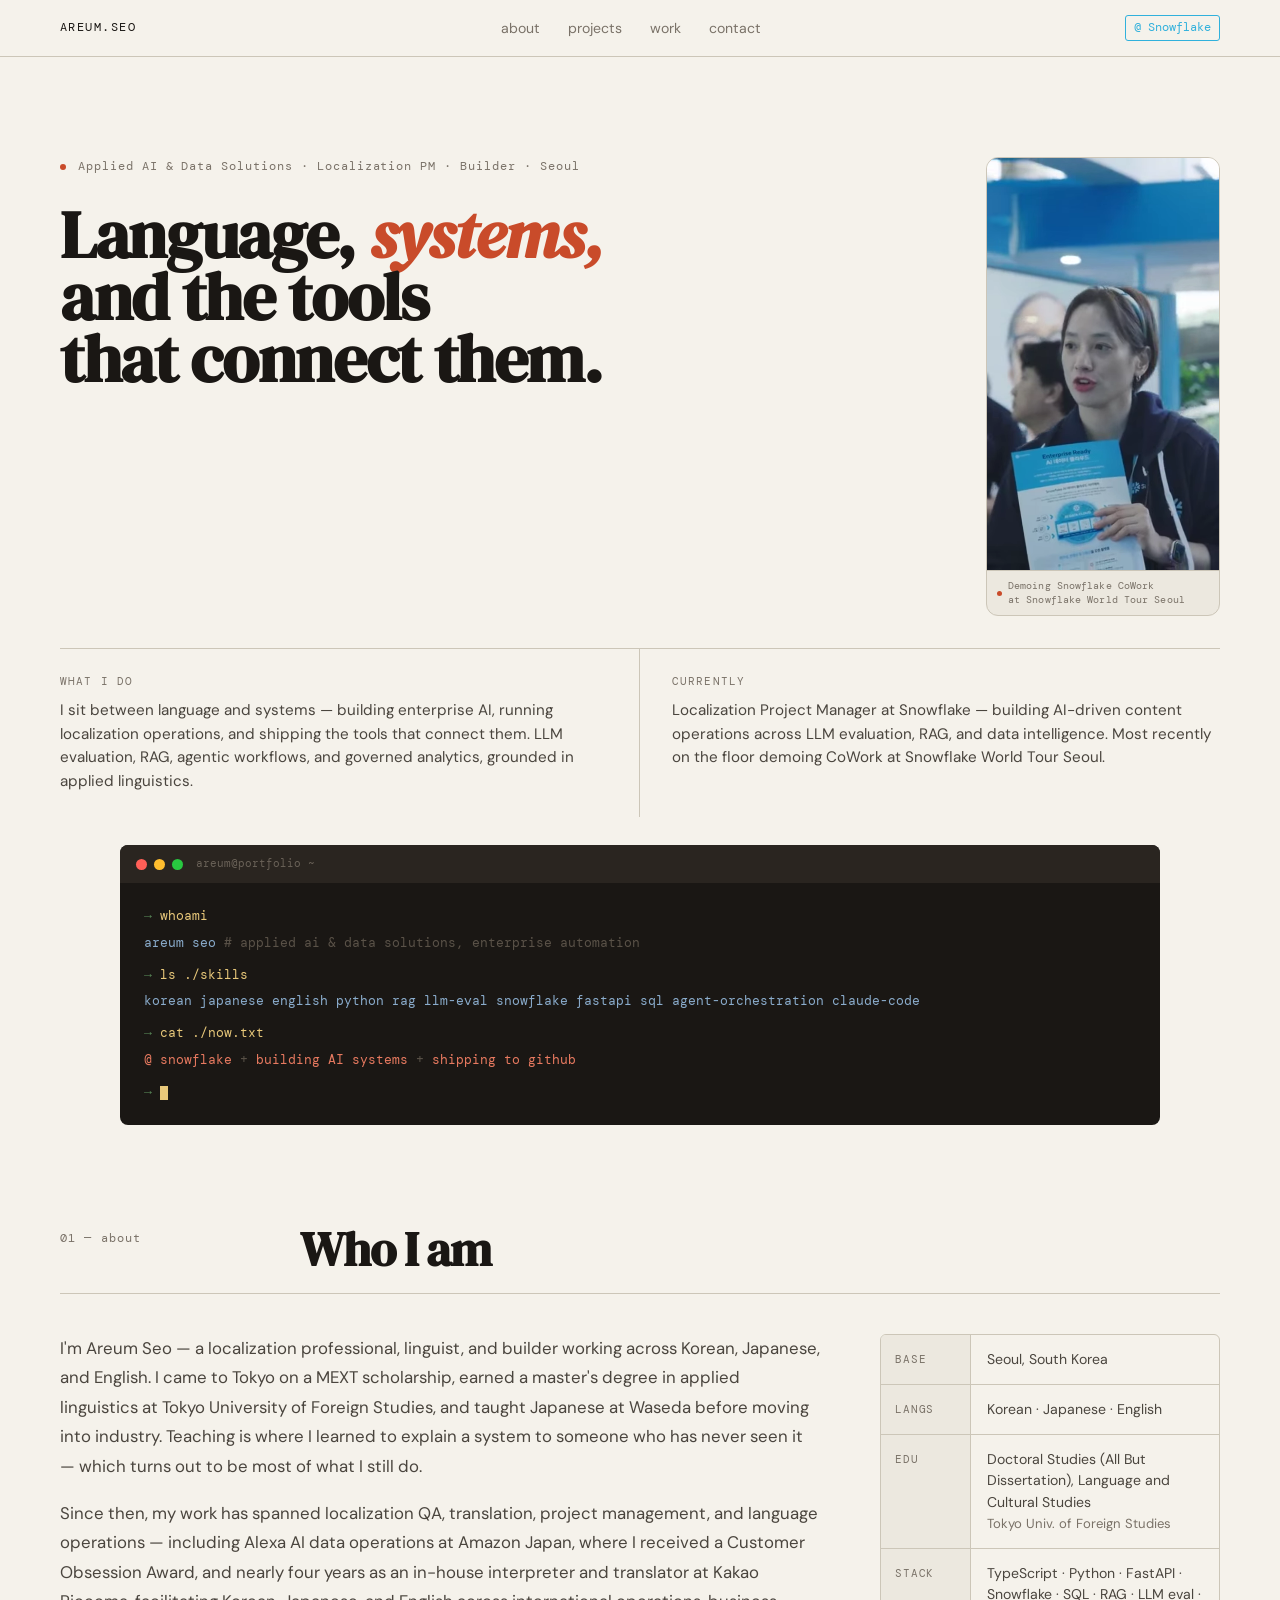
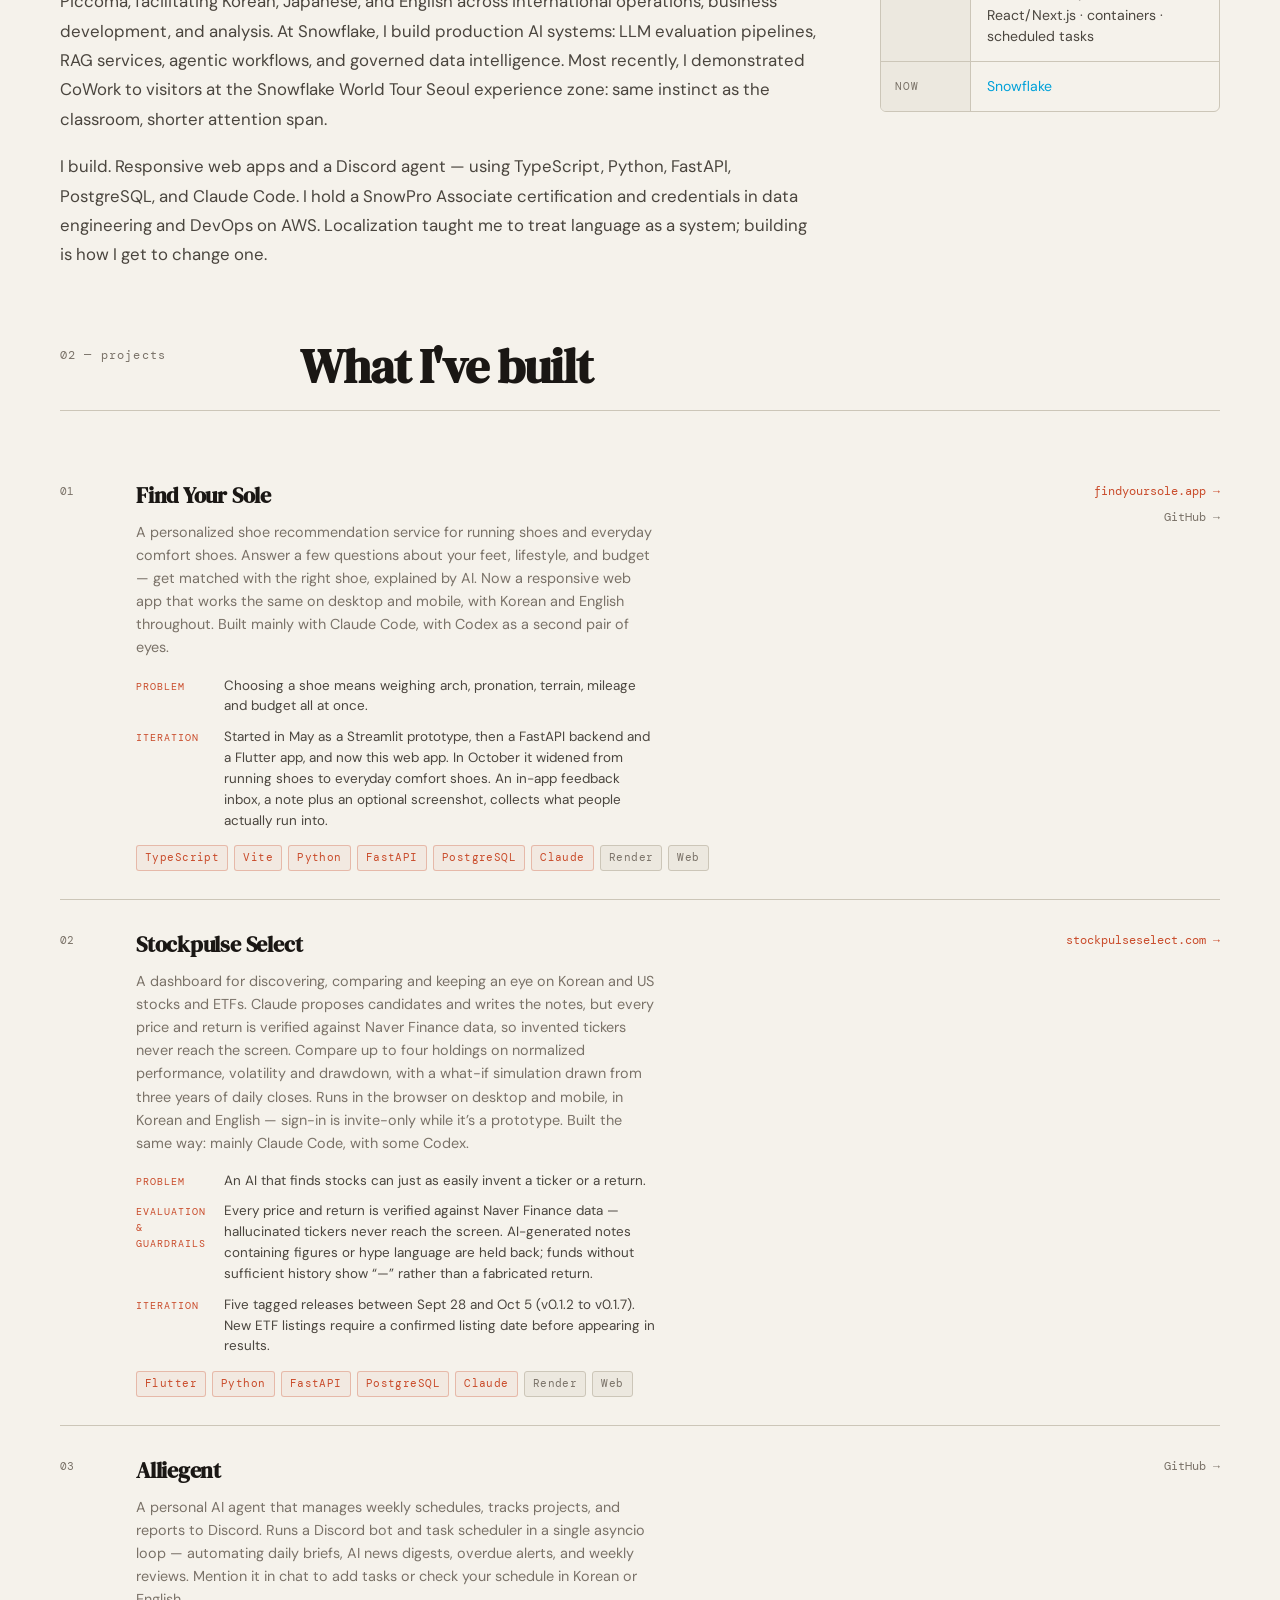
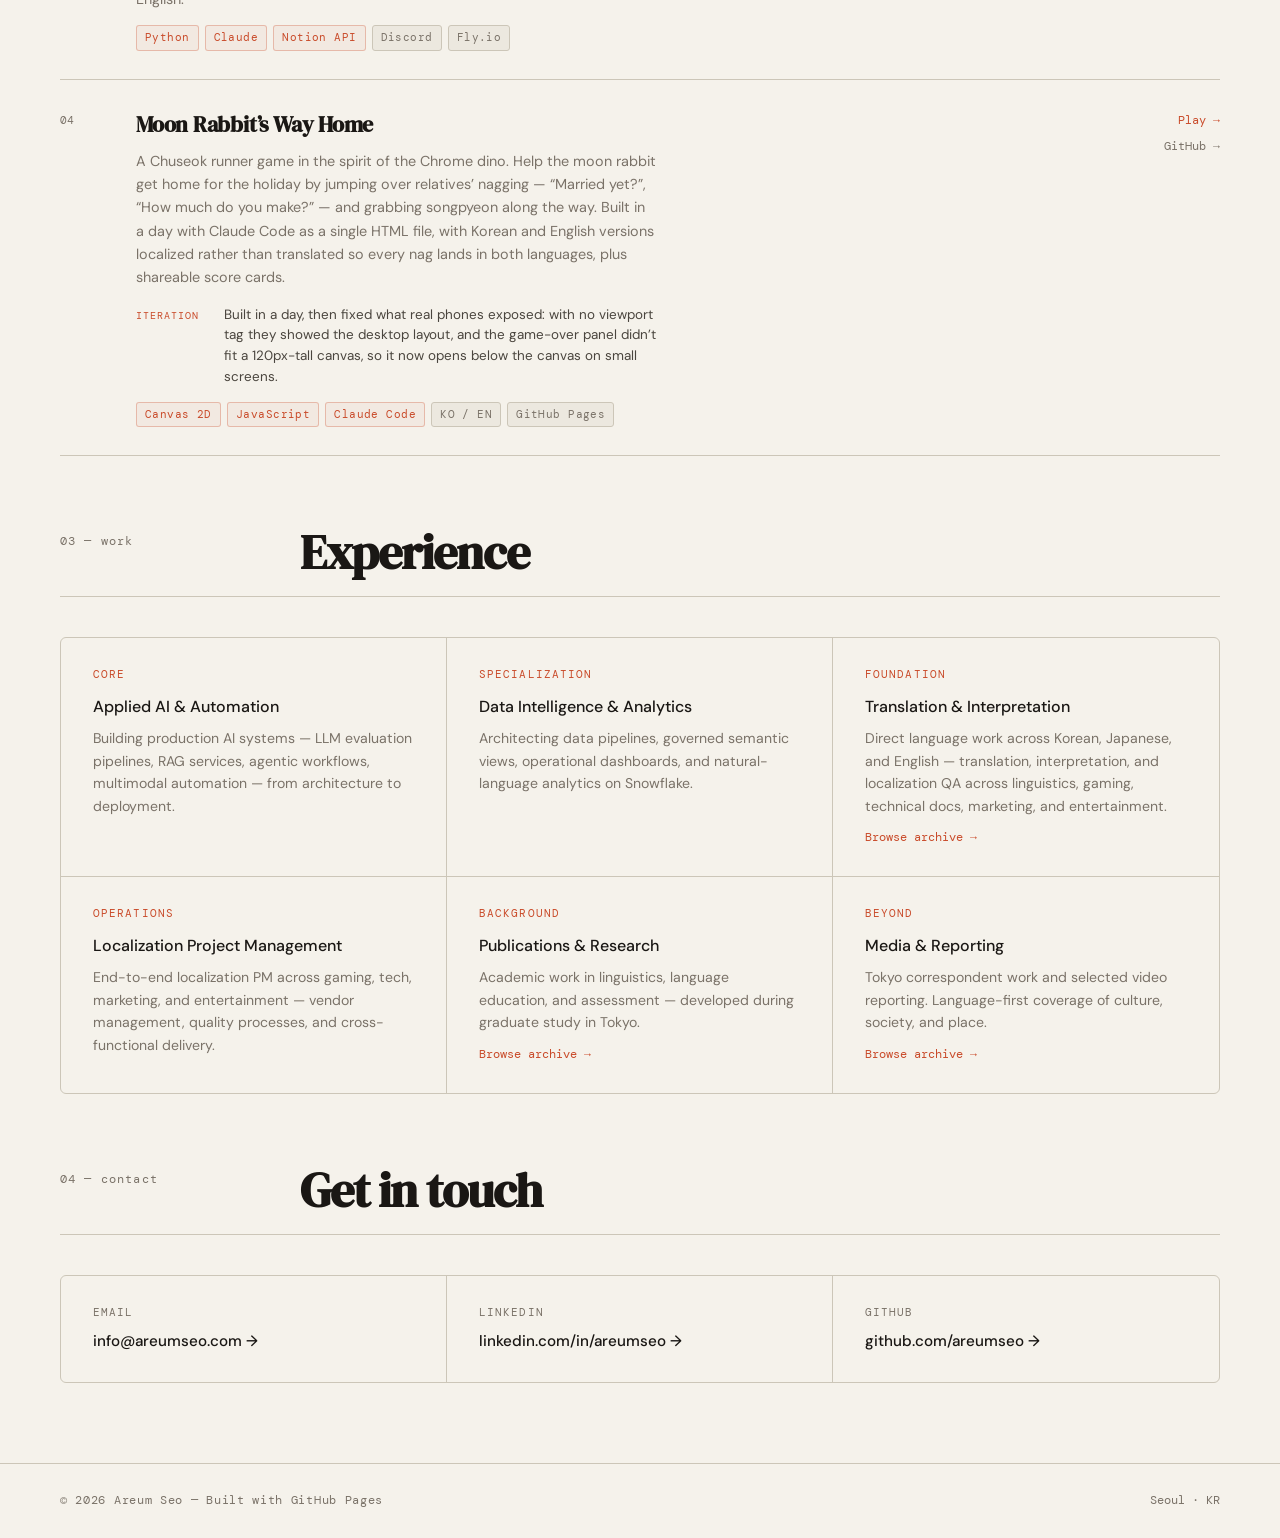
==== commit 165d111c: "add evaluation/guardrails note to Stockpulse, add deployment keywords to stack Co-Authored-By: Claud" ====
--- a/index.html
+++ b/index.html
@@ -810,7 +810,7 @@
           </div>
           <div class="sidebar-row">
             <div class="sidebar-key">stack</div>
-            <div class="sidebar-val">TypeScript · Python · FastAPI · Snowflake · SQL · RAG · LLM eval · React/Next.js</div>
+            <div class="sidebar-val">TypeScript · Python · FastAPI · Snowflake · SQL · RAG · LLM eval · React/Next.js · containers · scheduled tasks</div>
           </div>
           <div class="sidebar-row">
             <div class="sidebar-key">now</div>
@@ -861,7 +861,8 @@
             <p>A dashboard for discovering, comparing and keeping an eye on Korean and US stocks and ETFs. Claude proposes candidates and writes the notes, but every price and return is verified against Naver Finance data, so invented tickers never reach the screen. Compare up to four holdings on normalized performance, volatility and drawdown, with a what-if simulation drawn from three years of daily closes. Runs in the browser on desktop and mobile, in Korean and English — sign-in is invite-only while it&rsquo;s a prototype. Built the same way: mainly Claude Code, with some Codex.</p>
             <div class="project-notes">
               <div class="project-note"><span class="project-note-label">Problem</span><span>An AI that finds stocks can just as easily invent a ticker or a return.</span></div>
-              <div class="project-note"><span class="project-note-label">Iteration</span><span>Five tagged releases between Sept 28 and Oct 5 (v0.1.2 to v0.1.7). The latest ones tighten trust: AI notes with figures or hype are held back, new ETF listings need a confirmed listing date, and a fund without enough history shows &ldquo;&mdash;&rdquo; rather than a made-up return.</span></div>
+              <div class="project-note"><span class="project-note-label">Evaluation & guardrails</span><span>Every price and return is verified against Naver Finance data — hallucinated tickers never reach the screen. AI-generated notes containing figures or hype language are held back; funds without sufficient history show &ldquo;&mdash;&rdquo; rather than a fabricated return.</span></div>
+              <div class="project-note"><span class="project-note-label">Iteration</span><span>Five tagged releases between Sept 28 and Oct 5 (v0.1.2 to v0.1.7). New ETF listings require a confirmed listing date before appearing in results.</span></div>
             </div>
             <div class="project-tags">
               <span class="tag tech">Flutter</span>
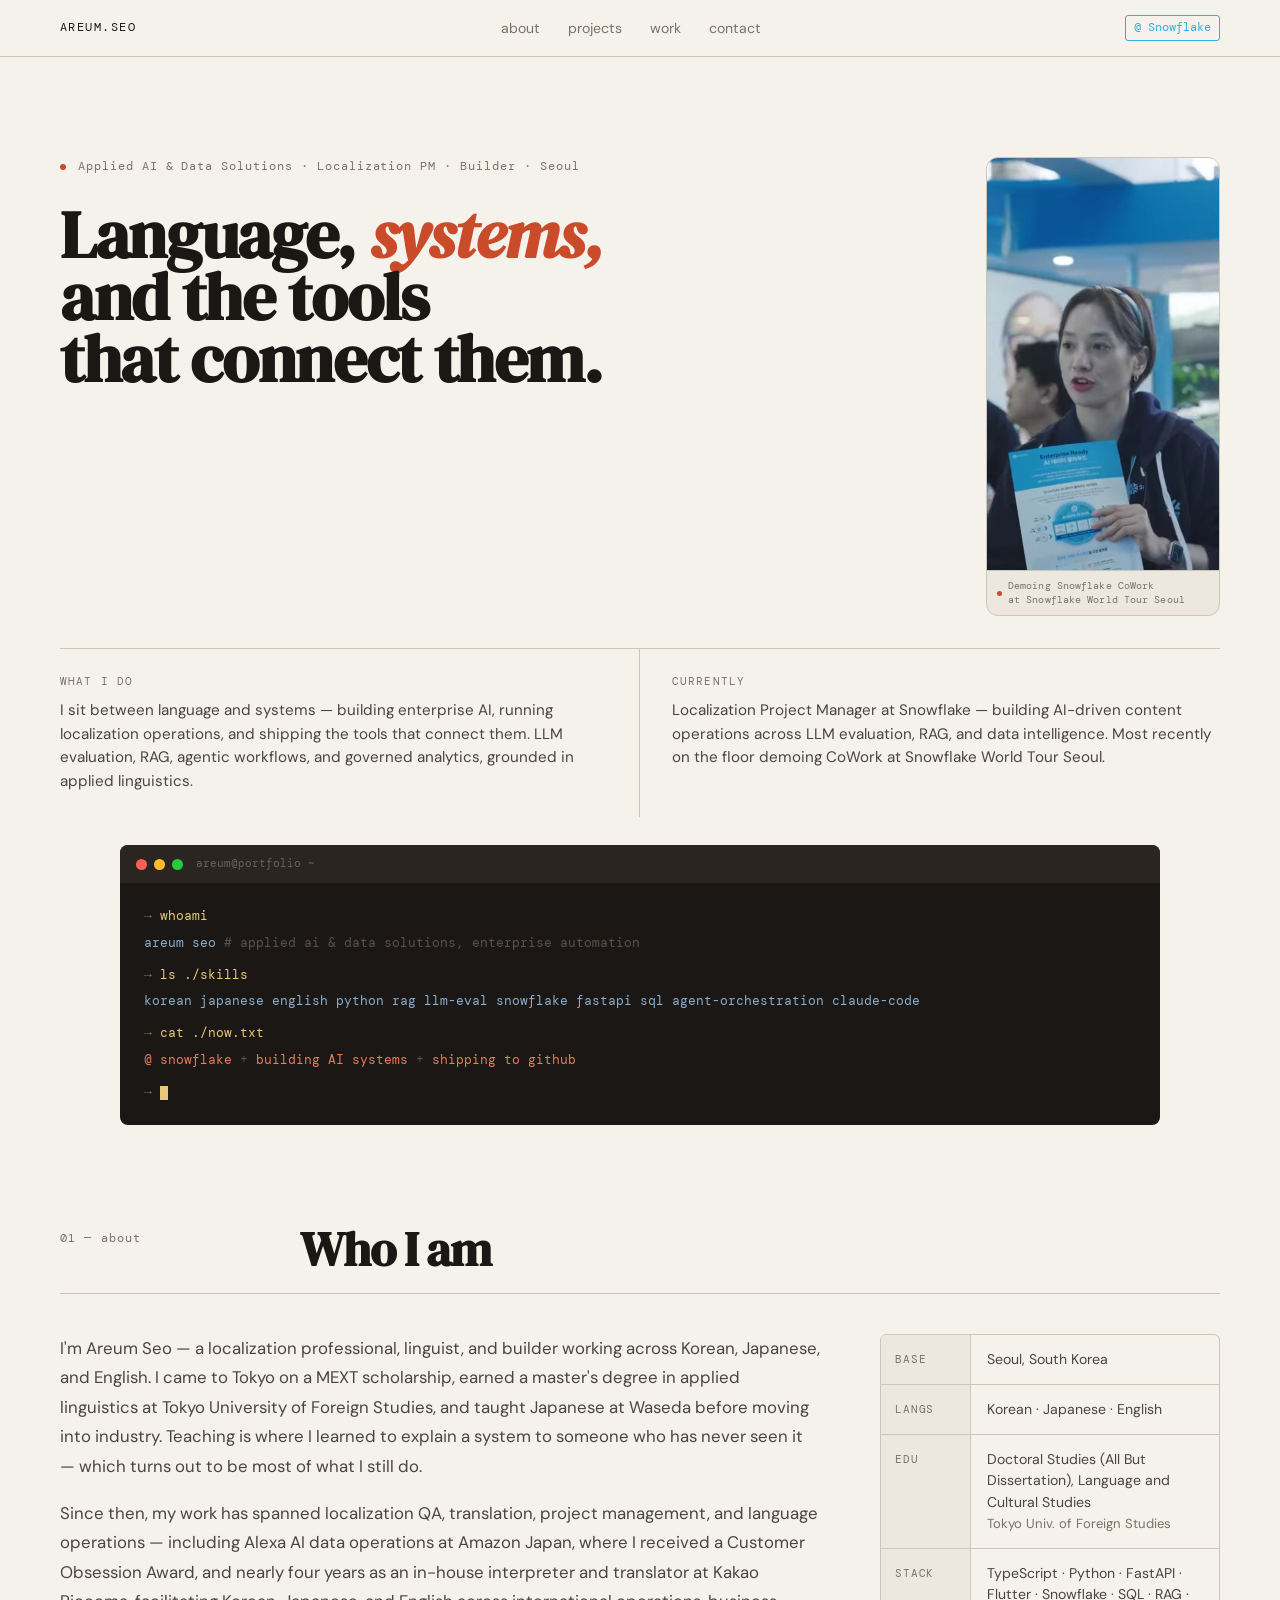
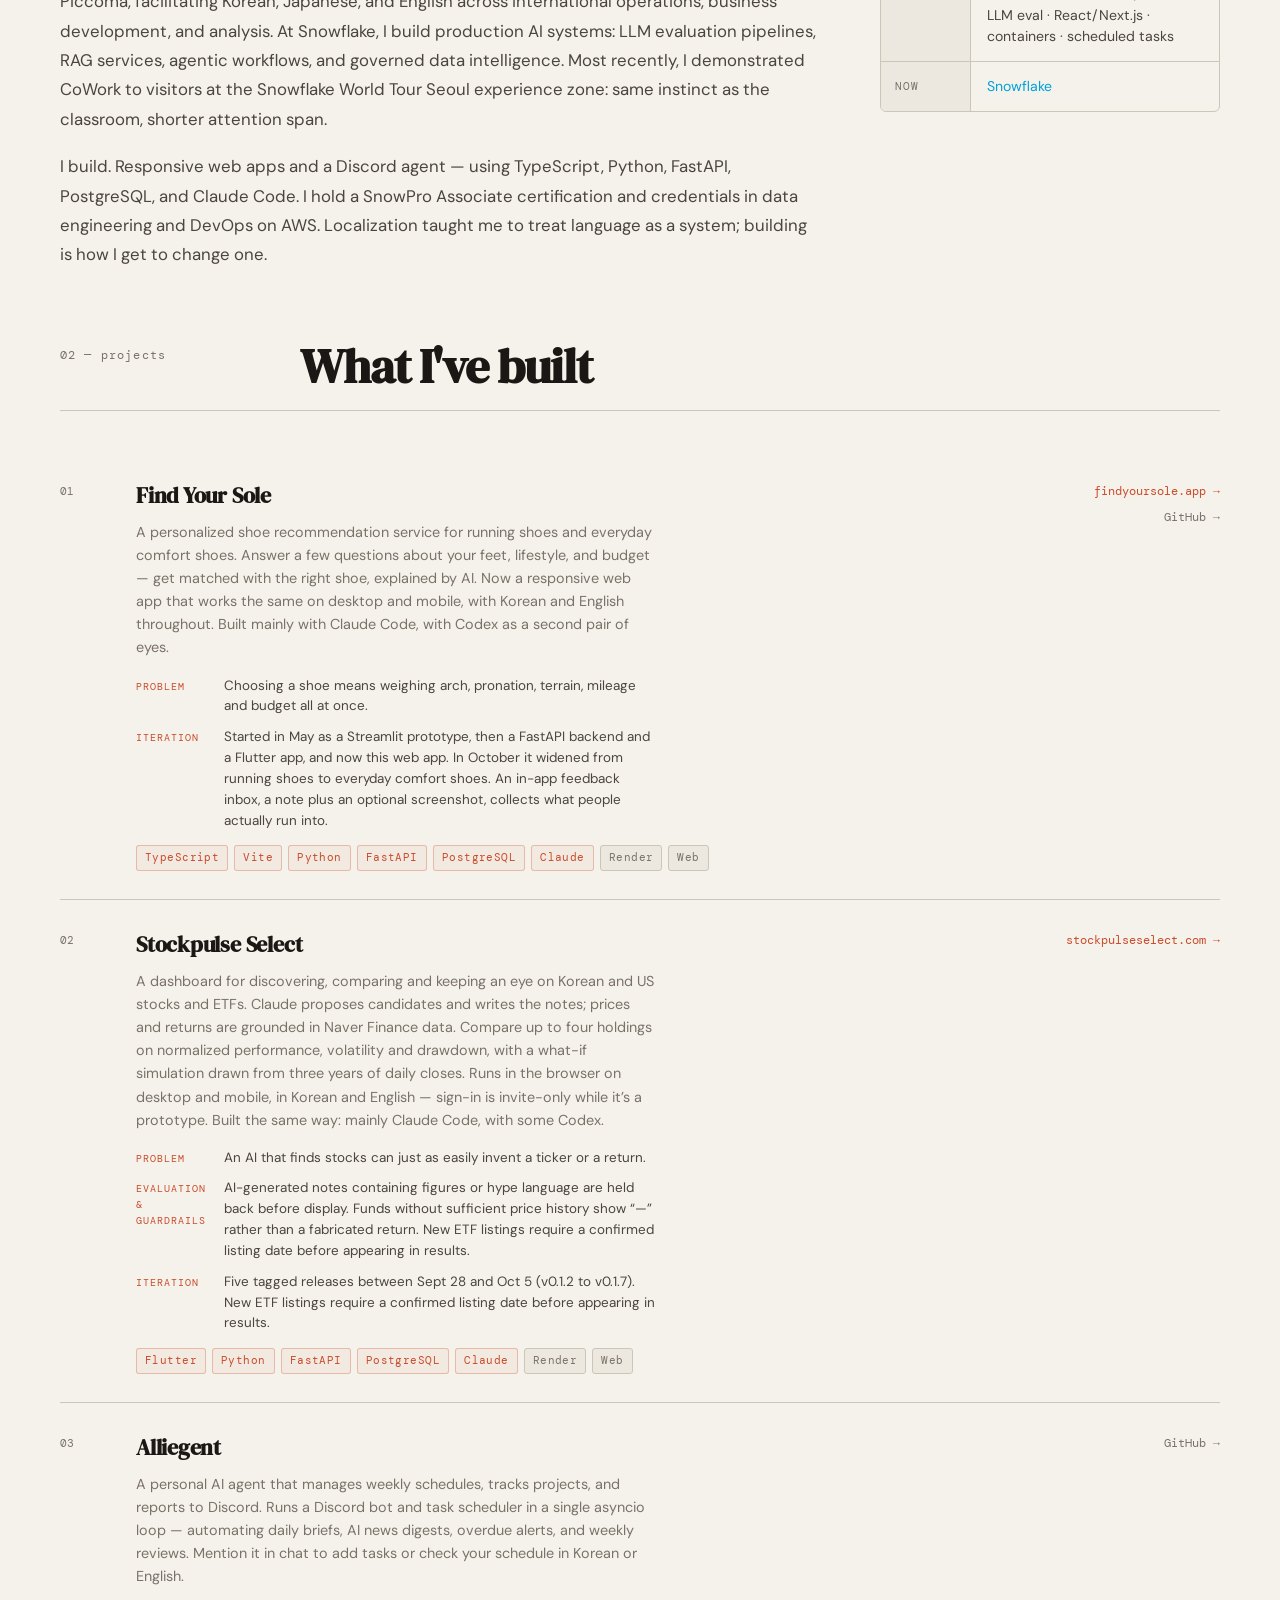
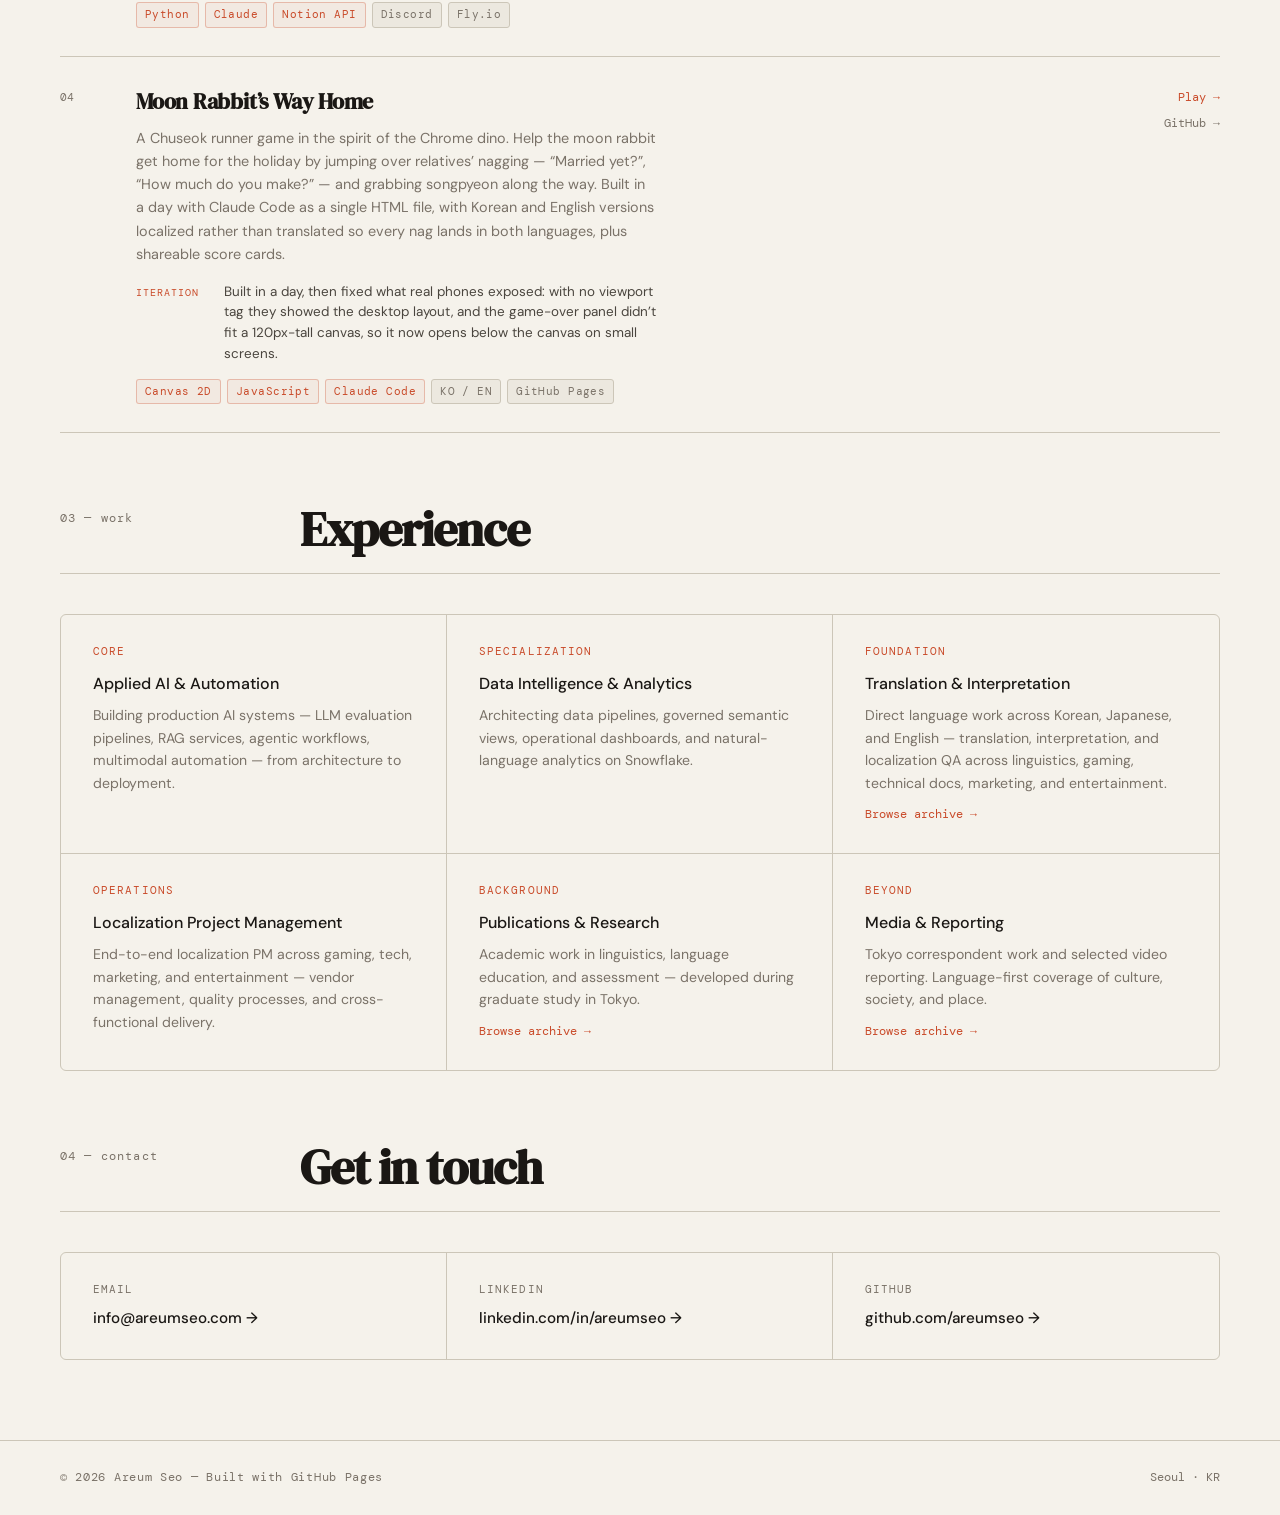
==== commit 5fa7659b: "fix: deduplicate Stockpulse description, add Flutter back to stack Co-Authored-By: Claude Sonnet 4.6" ====
--- a/index.html
+++ b/index.html
@@ -810,7 +810,7 @@
           </div>
           <div class="sidebar-row">
             <div class="sidebar-key">stack</div>
-            <div class="sidebar-val">TypeScript · Python · FastAPI · Snowflake · SQL · RAG · LLM eval · React/Next.js · containers · scheduled tasks</div>
+            <div class="sidebar-val">TypeScript · Python · FastAPI · Flutter · Snowflake · SQL · RAG · LLM eval · React/Next.js · containers · scheduled tasks</div>
           </div>
           <div class="sidebar-row">
             <div class="sidebar-key">now</div>
@@ -858,10 +858,10 @@
           <div class="project-num">02</div>
           <div class="project-body">
             <h3>Stockpulse Select</h3>
-            <p>A dashboard for discovering, comparing and keeping an eye on Korean and US stocks and ETFs. Claude proposes candidates and writes the notes, but every price and return is verified against Naver Finance data, so invented tickers never reach the screen. Compare up to four holdings on normalized performance, volatility and drawdown, with a what-if simulation drawn from three years of daily closes. Runs in the browser on desktop and mobile, in Korean and English — sign-in is invite-only while it&rsquo;s a prototype. Built the same way: mainly Claude Code, with some Codex.</p>
+            <p>A dashboard for discovering, comparing and keeping an eye on Korean and US stocks and ETFs. Claude proposes candidates and writes the notes; prices and returns are grounded in Naver Finance data. Compare up to four holdings on normalized performance, volatility and drawdown, with a what-if simulation drawn from three years of daily closes. Runs in the browser on desktop and mobile, in Korean and English — sign-in is invite-only while it&rsquo;s a prototype. Built the same way: mainly Claude Code, with some Codex.</p>
             <div class="project-notes">
               <div class="project-note"><span class="project-note-label">Problem</span><span>An AI that finds stocks can just as easily invent a ticker or a return.</span></div>
-              <div class="project-note"><span class="project-note-label">Evaluation & guardrails</span><span>Every price and return is verified against Naver Finance data — hallucinated tickers never reach the screen. AI-generated notes containing figures or hype language are held back; funds without sufficient history show &ldquo;&mdash;&rdquo; rather than a fabricated return.</span></div>
+              <div class="project-note"><span class="project-note-label">Evaluation & guardrails</span><span>AI-generated notes containing figures or hype language are held back before display. Funds without sufficient price history show &ldquo;&mdash;&rdquo; rather than a fabricated return. New ETF listings require a confirmed listing date before appearing in results.</span></div>
               <div class="project-note"><span class="project-note-label">Iteration</span><span>Five tagged releases between Sept 28 and Oct 5 (v0.1.2 to v0.1.7). New ETF listings require a confirmed listing date before appearing in results.</span></div>
             </div>
             <div class="project-tags">
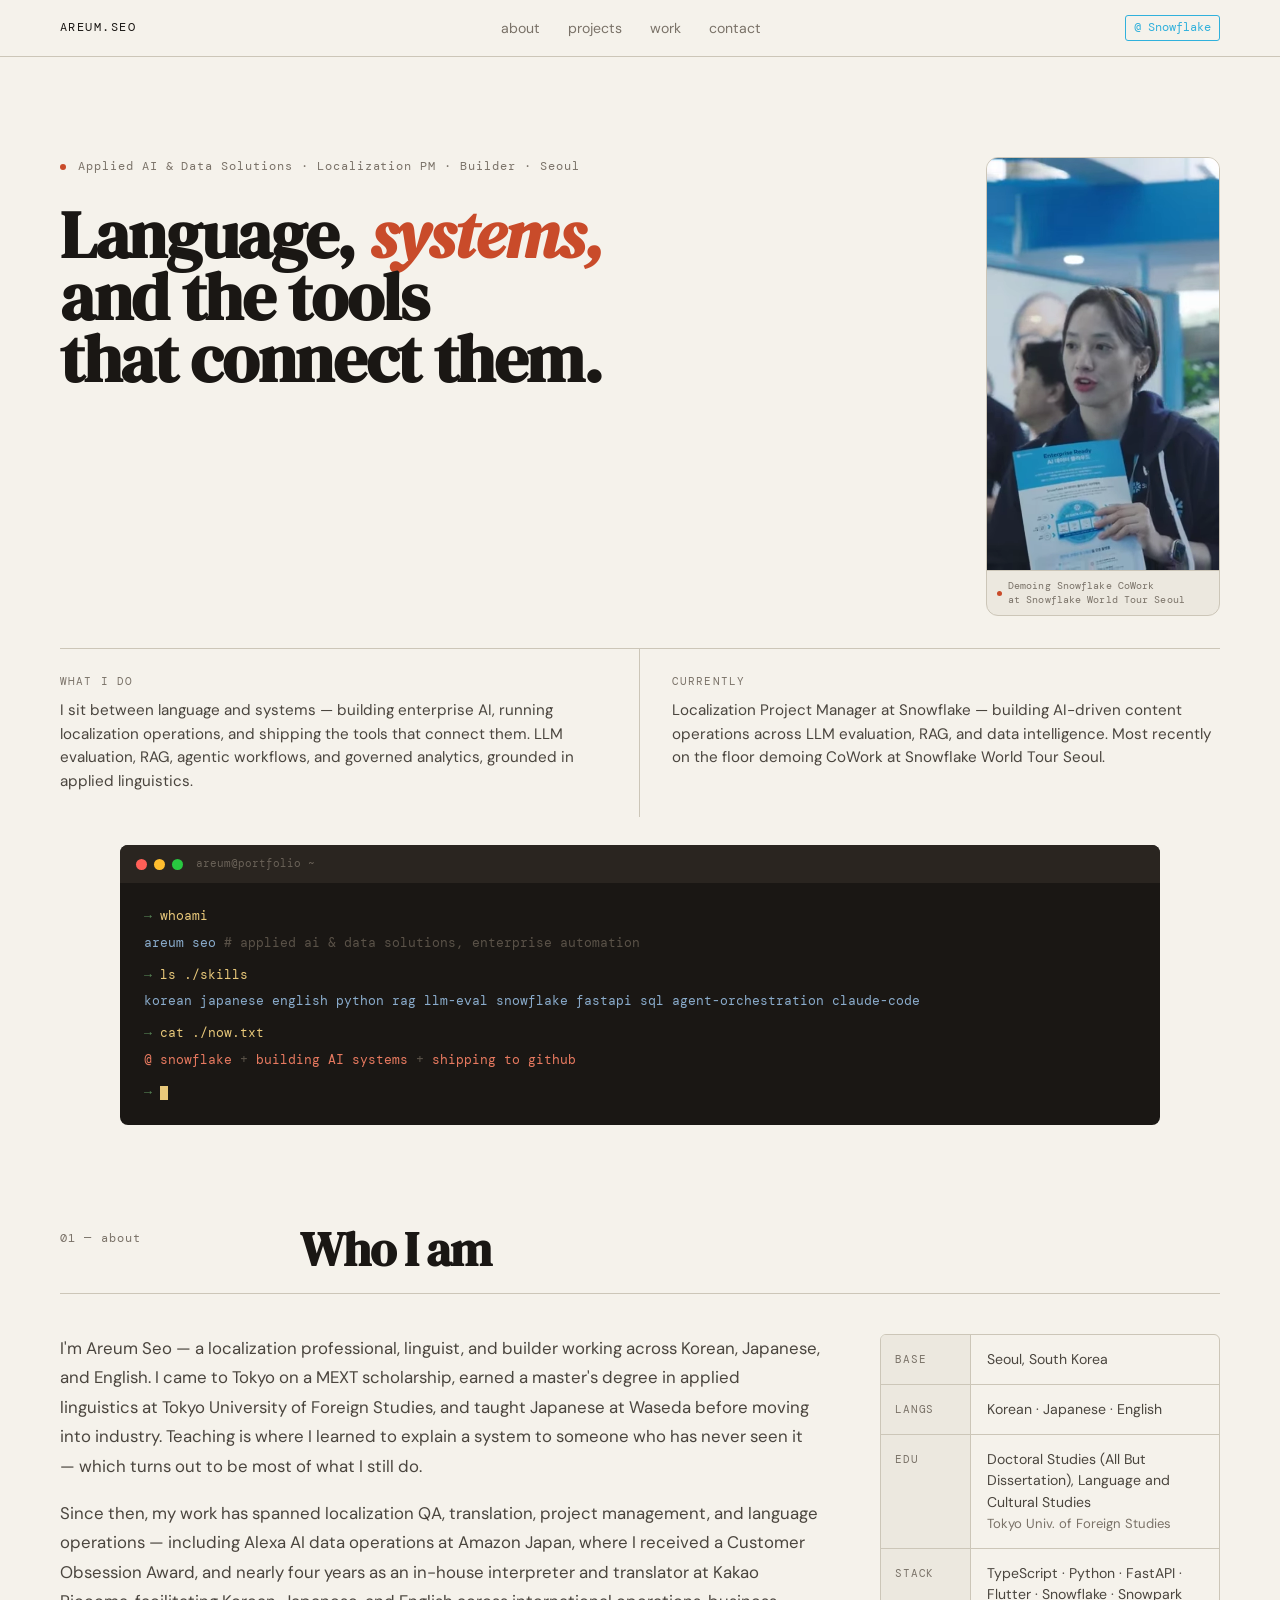
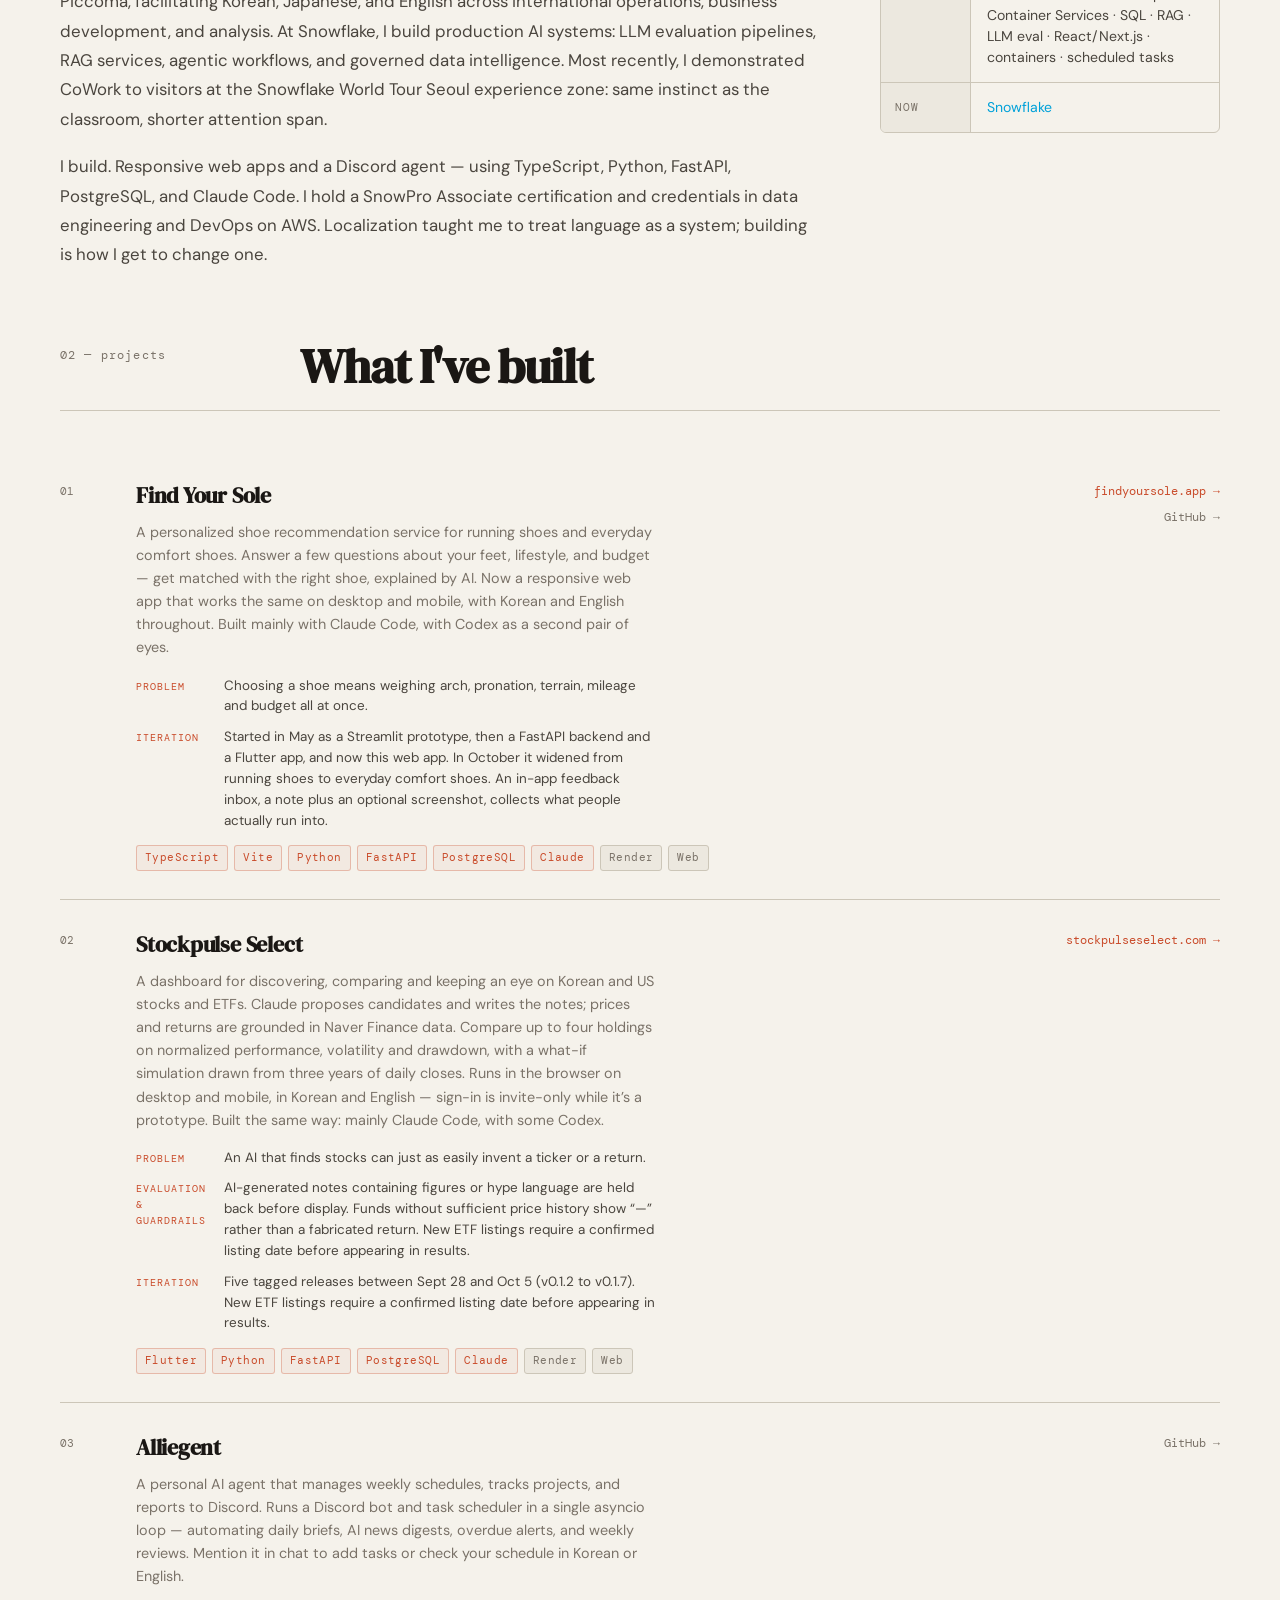
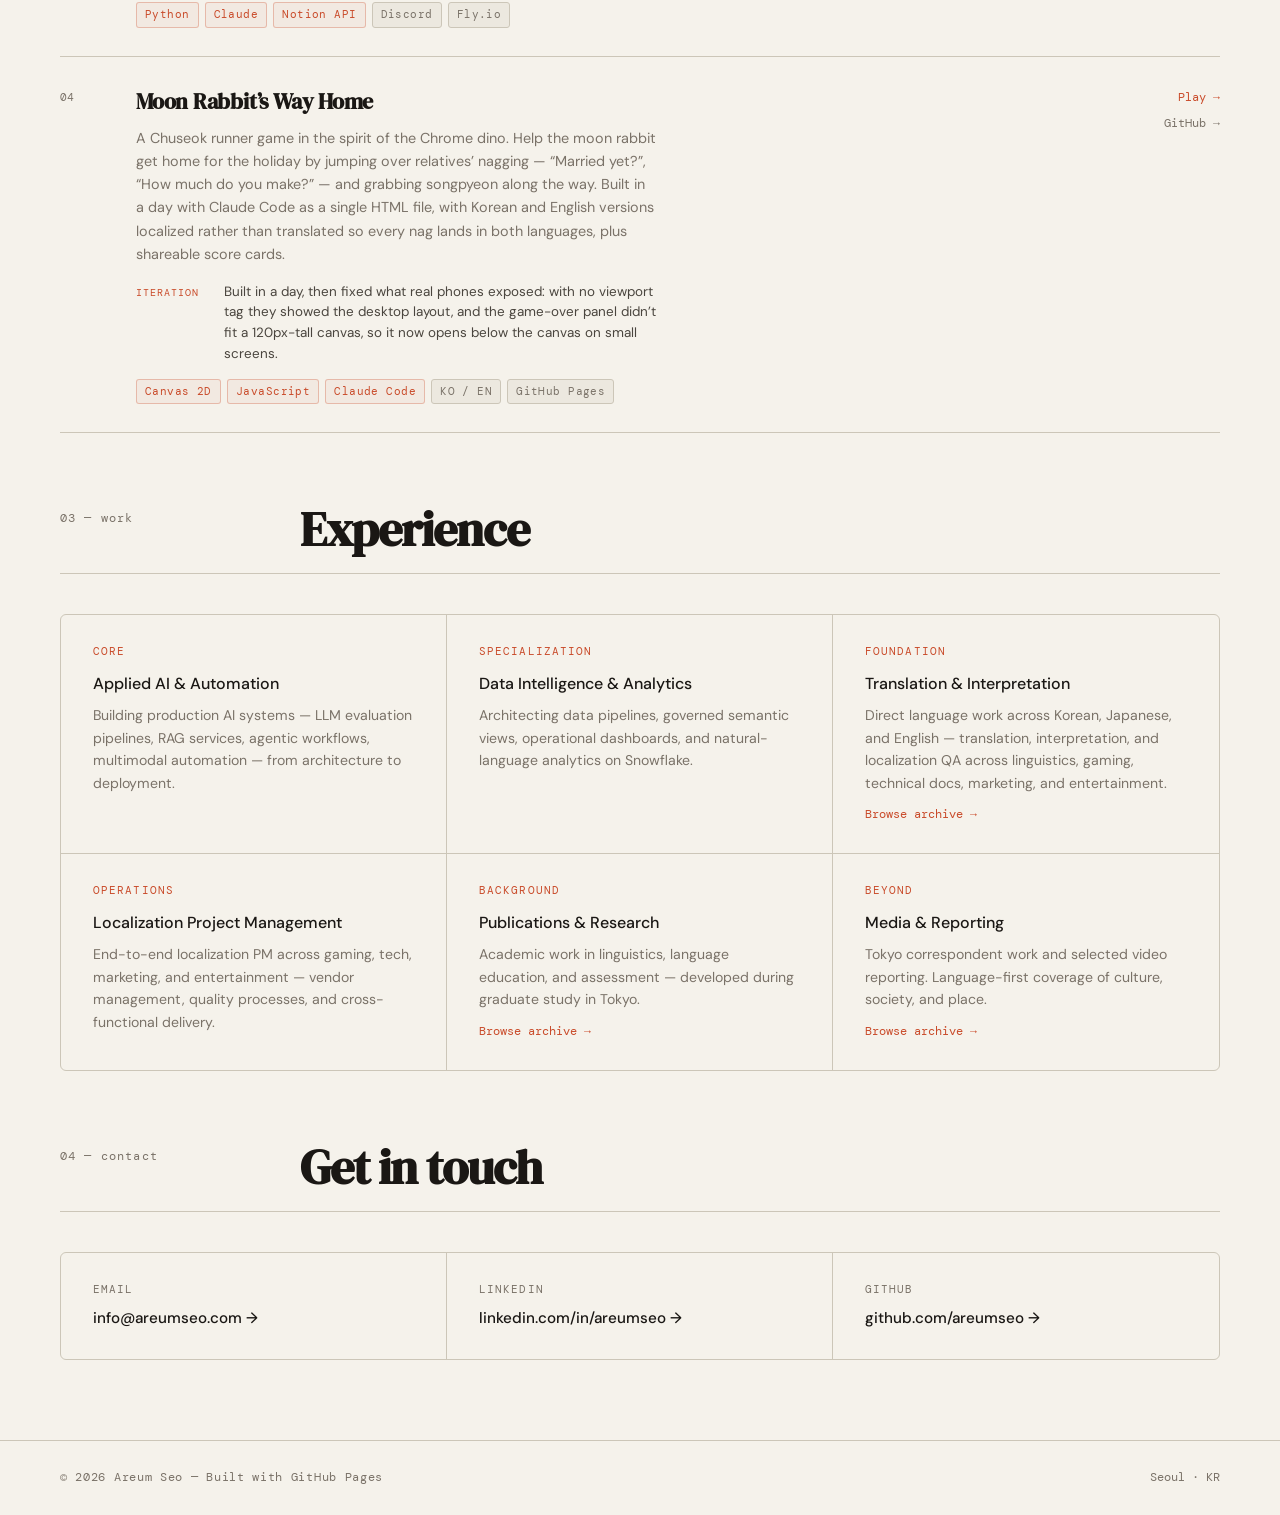
==== commit f762c602: "add Snowpark Container Services to stack sidebar Co-Authored-By: Claude Sonnet 4.6 <noreply@anthropi" ====
--- a/index.html
+++ b/index.html
@@ -810,7 +810,7 @@
           </div>
           <div class="sidebar-row">
             <div class="sidebar-key">stack</div>
-            <div class="sidebar-val">TypeScript · Python · FastAPI · Flutter · Snowflake · SQL · RAG · LLM eval · React/Next.js · containers · scheduled tasks</div>
+            <div class="sidebar-val">TypeScript · Python · FastAPI · Flutter · Snowflake · Snowpark Container Services · SQL · RAG · LLM eval · React/Next.js · containers · scheduled tasks</div>
           </div>
           <div class="sidebar-row">
             <div class="sidebar-key">now</div>
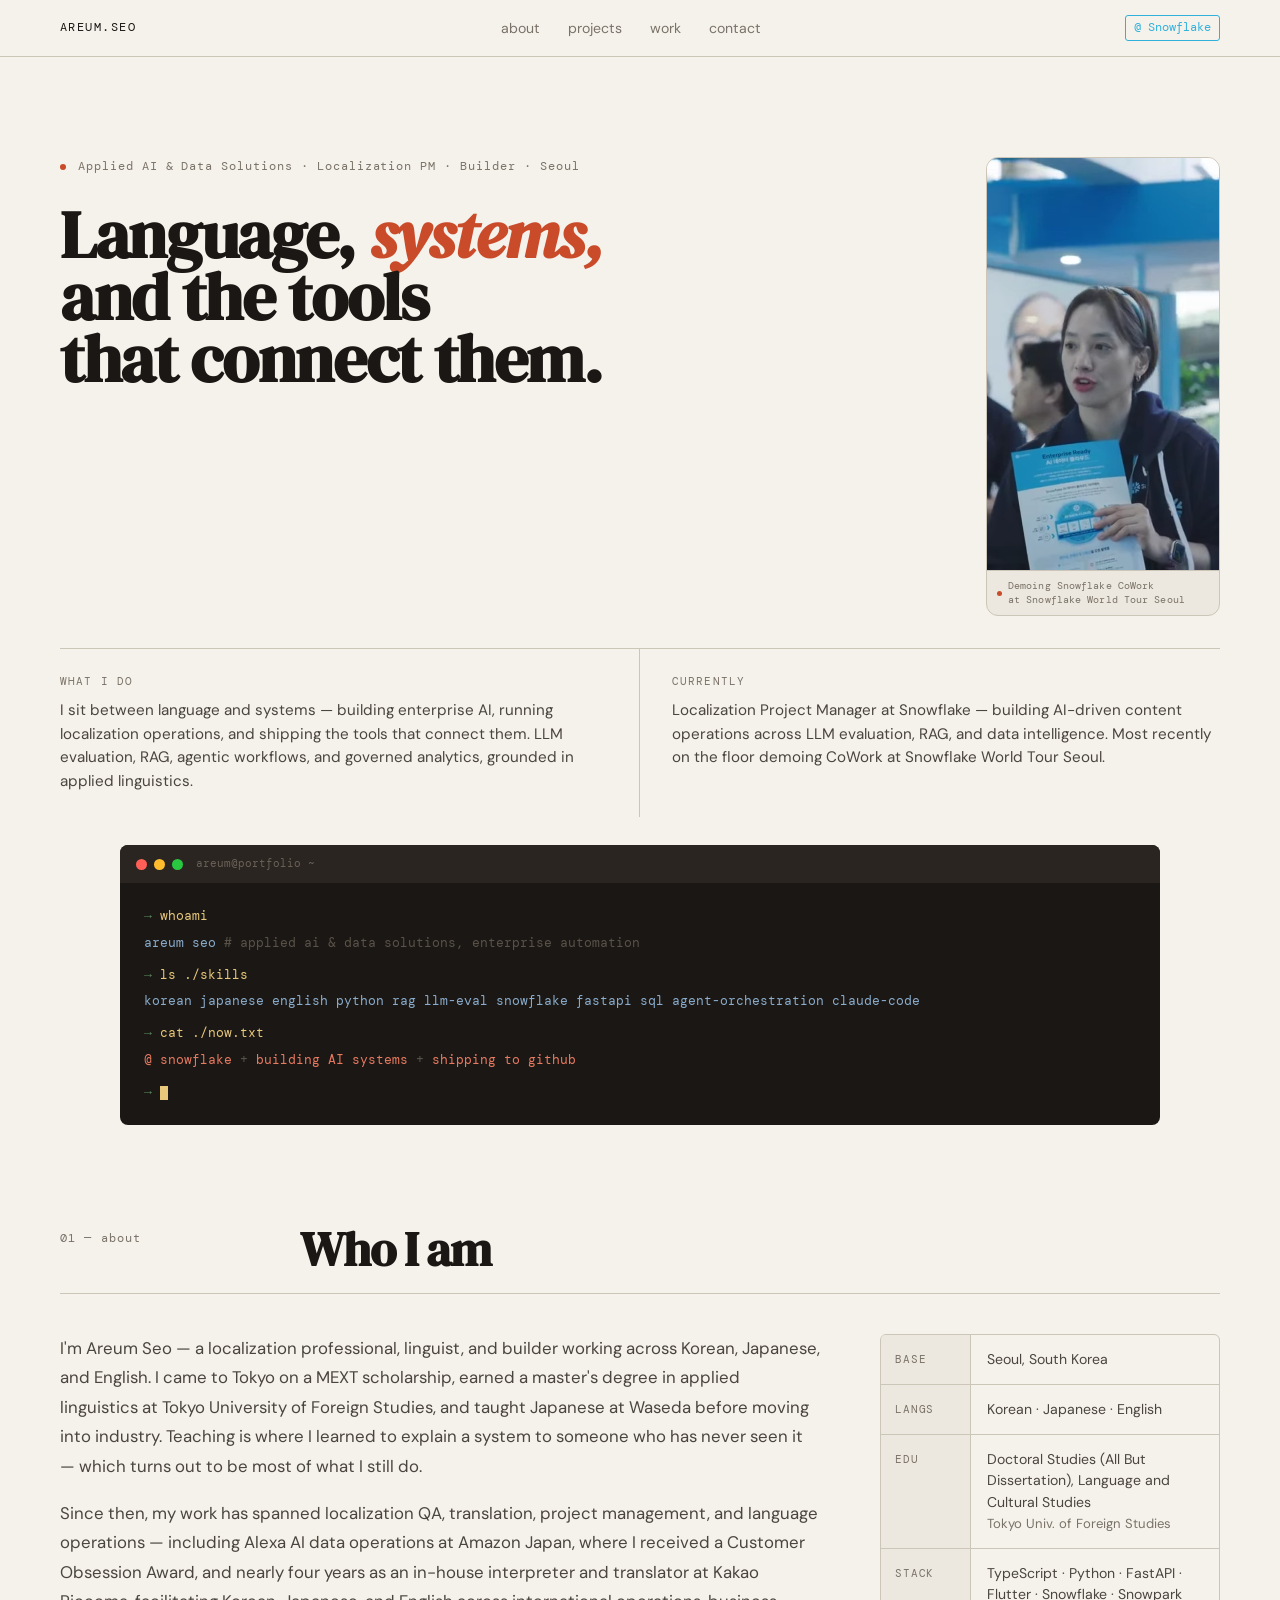
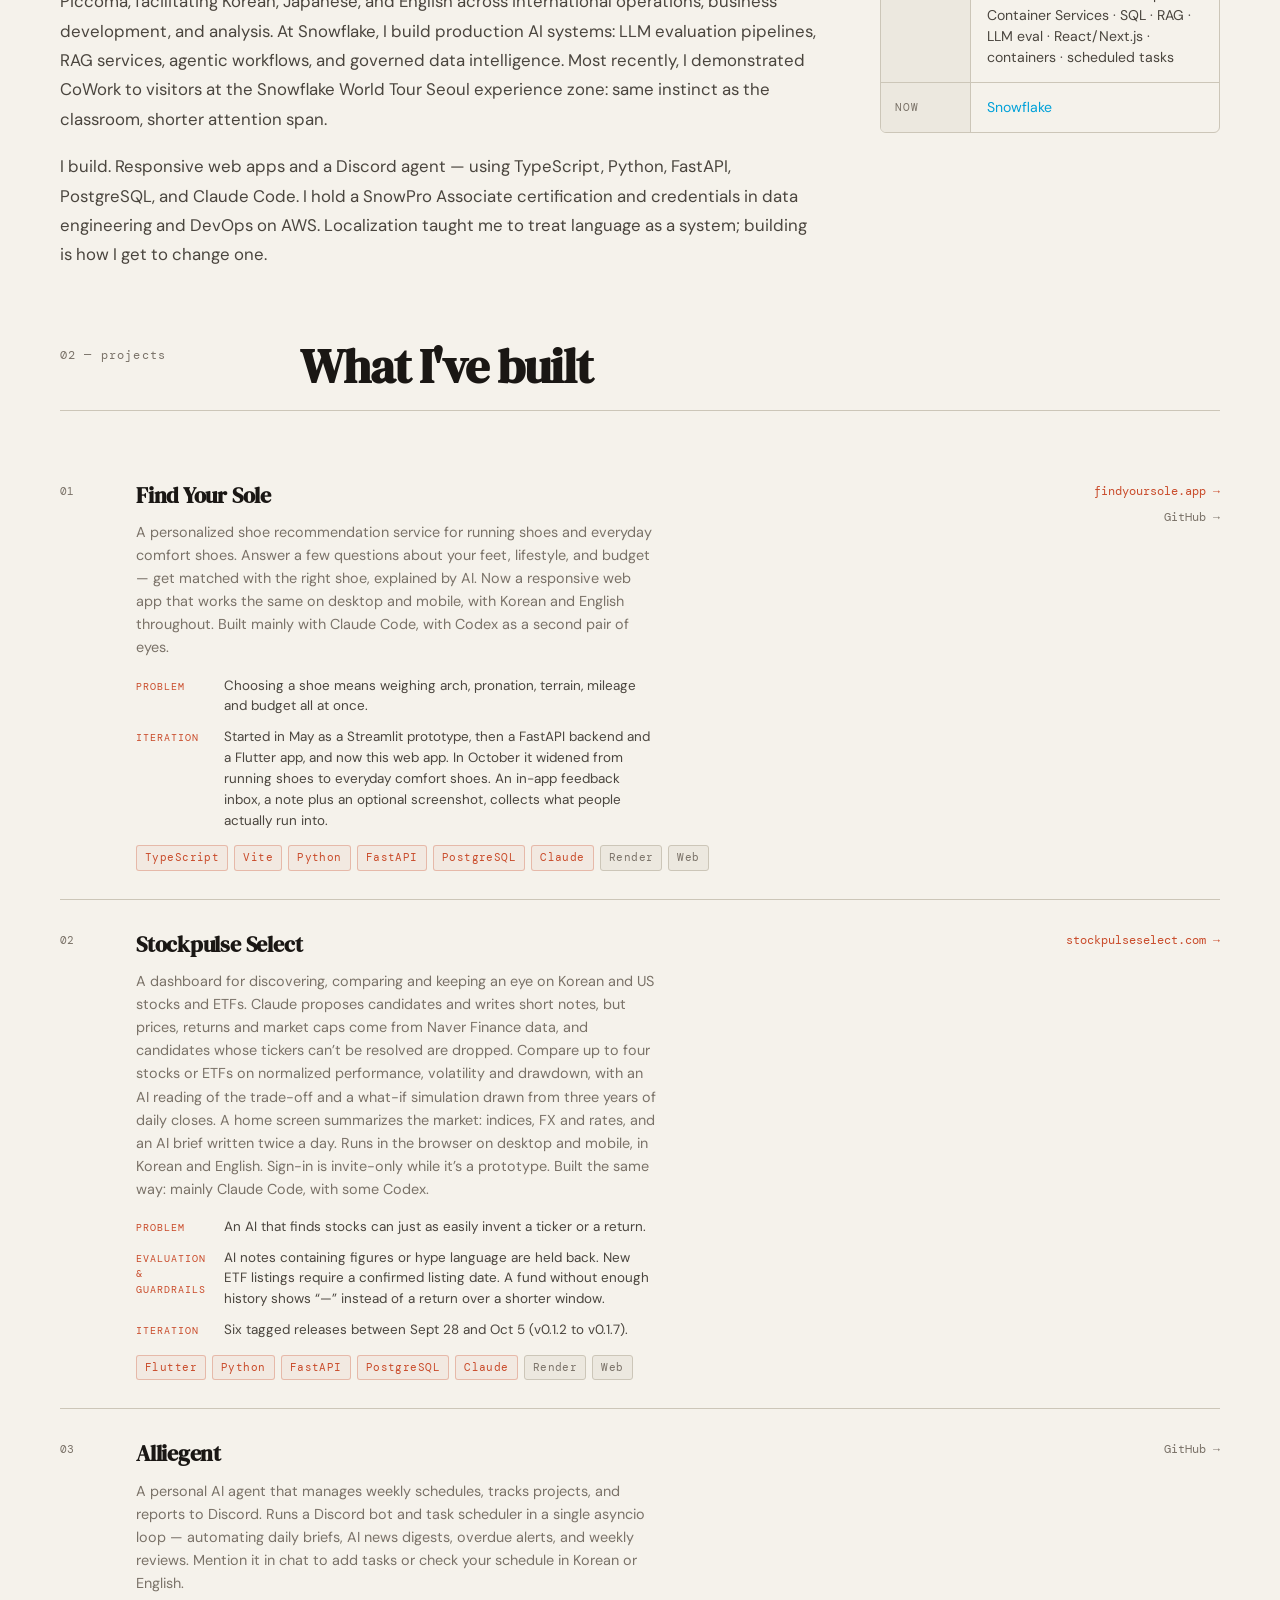
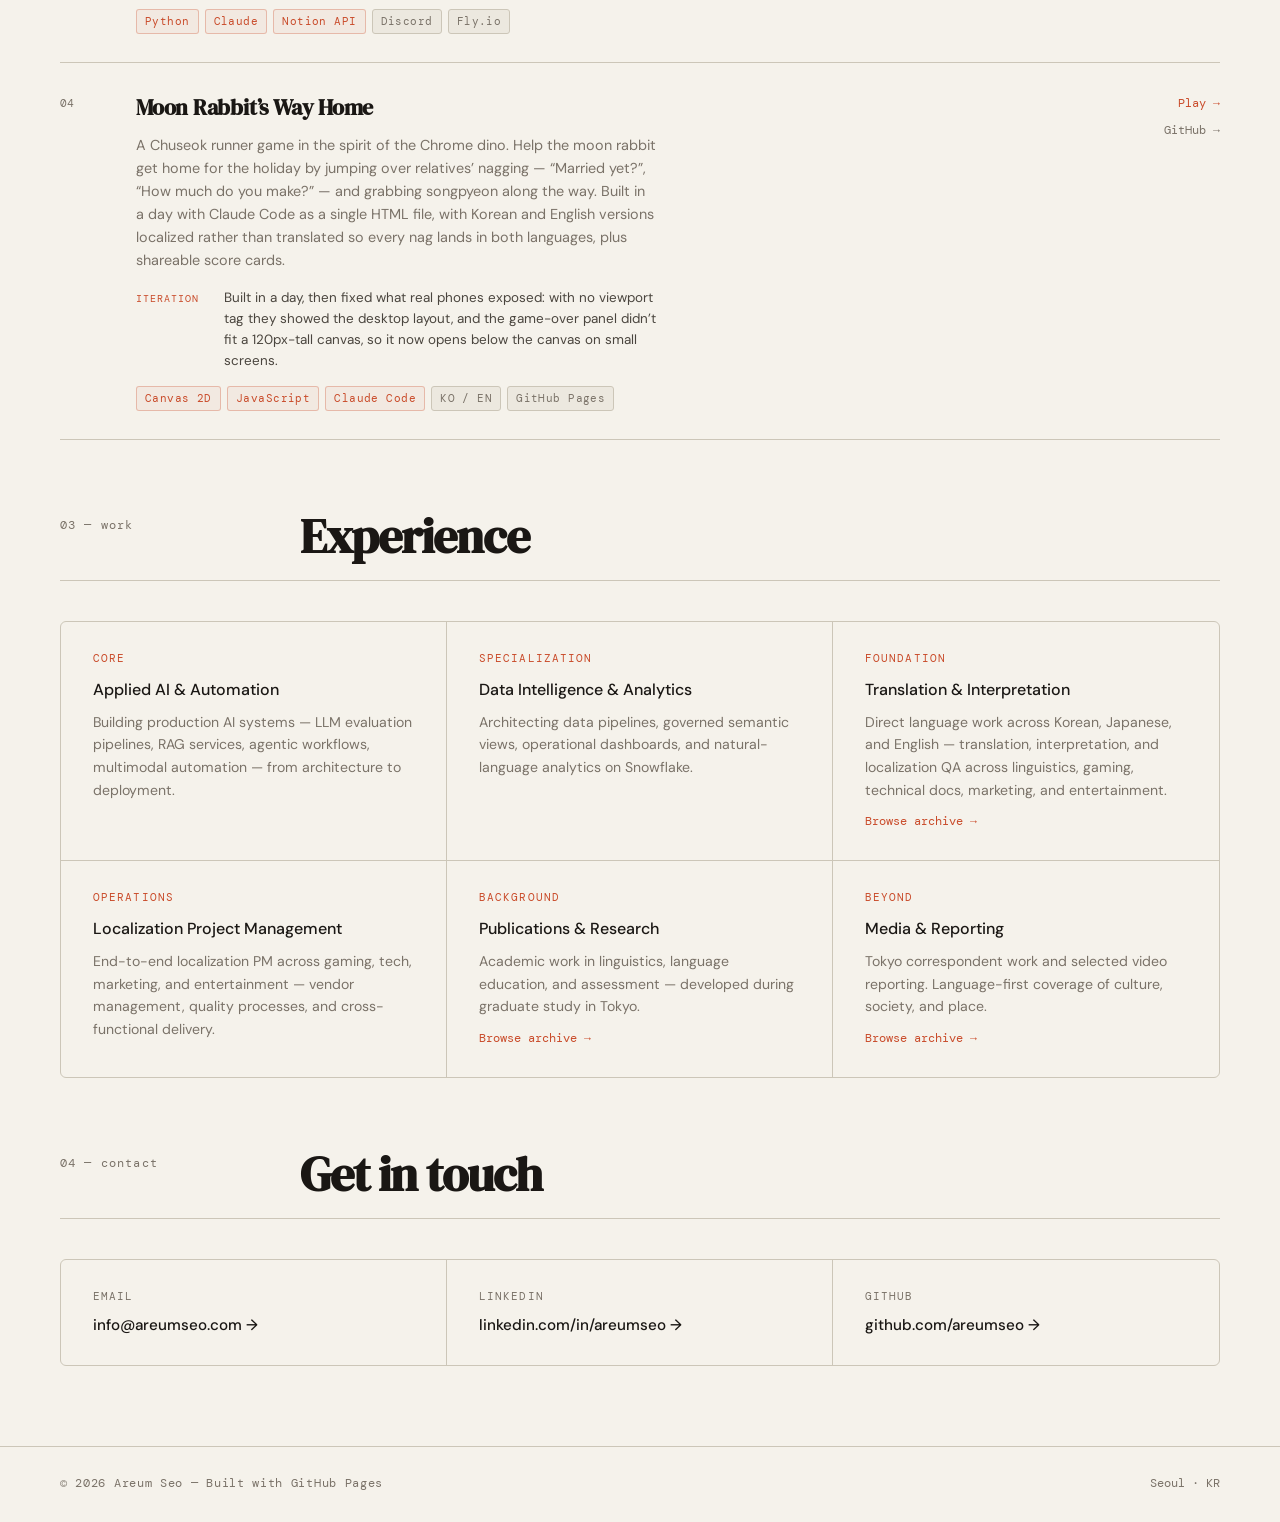
==== commit 3c09e854: "update Stockpulse description and clean up guardrails/iteration notes Co-Authored-By: Claude Sonnet " ====
--- a/index.html
+++ b/index.html
@@ -858,11 +858,11 @@
           <div class="project-num">02</div>
           <div class="project-body">
             <h3>Stockpulse Select</h3>
-            <p>A dashboard for discovering, comparing and keeping an eye on Korean and US stocks and ETFs. Claude proposes candidates and writes the notes; prices and returns are grounded in Naver Finance data. Compare up to four holdings on normalized performance, volatility and drawdown, with a what-if simulation drawn from three years of daily closes. Runs in the browser on desktop and mobile, in Korean and English — sign-in is invite-only while it&rsquo;s a prototype. Built the same way: mainly Claude Code, with some Codex.</p>
+            <p>A dashboard for discovering, comparing and keeping an eye on Korean and US stocks and ETFs. Claude proposes candidates and writes short notes, but prices, returns and market caps come from Naver Finance data, and candidates whose tickers can&rsquo;t be resolved are dropped. Compare up to four stocks or ETFs on normalized performance, volatility and drawdown, with an AI reading of the trade-off and a what-if simulation drawn from three years of daily closes. A home screen summarizes the market: indices, FX and rates, and an AI brief written twice a day. Runs in the browser on desktop and mobile, in Korean and English. Sign-in is invite-only while it&rsquo;s a prototype. Built the same way: mainly Claude Code, with some Codex.</p>
             <div class="project-notes">
               <div class="project-note"><span class="project-note-label">Problem</span><span>An AI that finds stocks can just as easily invent a ticker or a return.</span></div>
-              <div class="project-note"><span class="project-note-label">Evaluation & guardrails</span><span>AI-generated notes containing figures or hype language are held back before display. Funds without sufficient price history show &ldquo;&mdash;&rdquo; rather than a fabricated return. New ETF listings require a confirmed listing date before appearing in results.</span></div>
-              <div class="project-note"><span class="project-note-label">Iteration</span><span>Five tagged releases between Sept 28 and Oct 5 (v0.1.2 to v0.1.7). New ETF listings require a confirmed listing date before appearing in results.</span></div>
+              <div class="project-note"><span class="project-note-label">Evaluation & guardrails</span><span>AI notes containing figures or hype language are held back. New ETF listings require a confirmed listing date. A fund without enough history shows &ldquo;&mdash;&rdquo; instead of a return over a shorter window.</span></div>
+              <div class="project-note"><span class="project-note-label">Iteration</span><span>Six tagged releases between Sept 28 and Oct 5 (v0.1.2 to v0.1.7).</span></div>
             </div>
             <div class="project-tags">
               <span class="tag tech">Flutter</span>
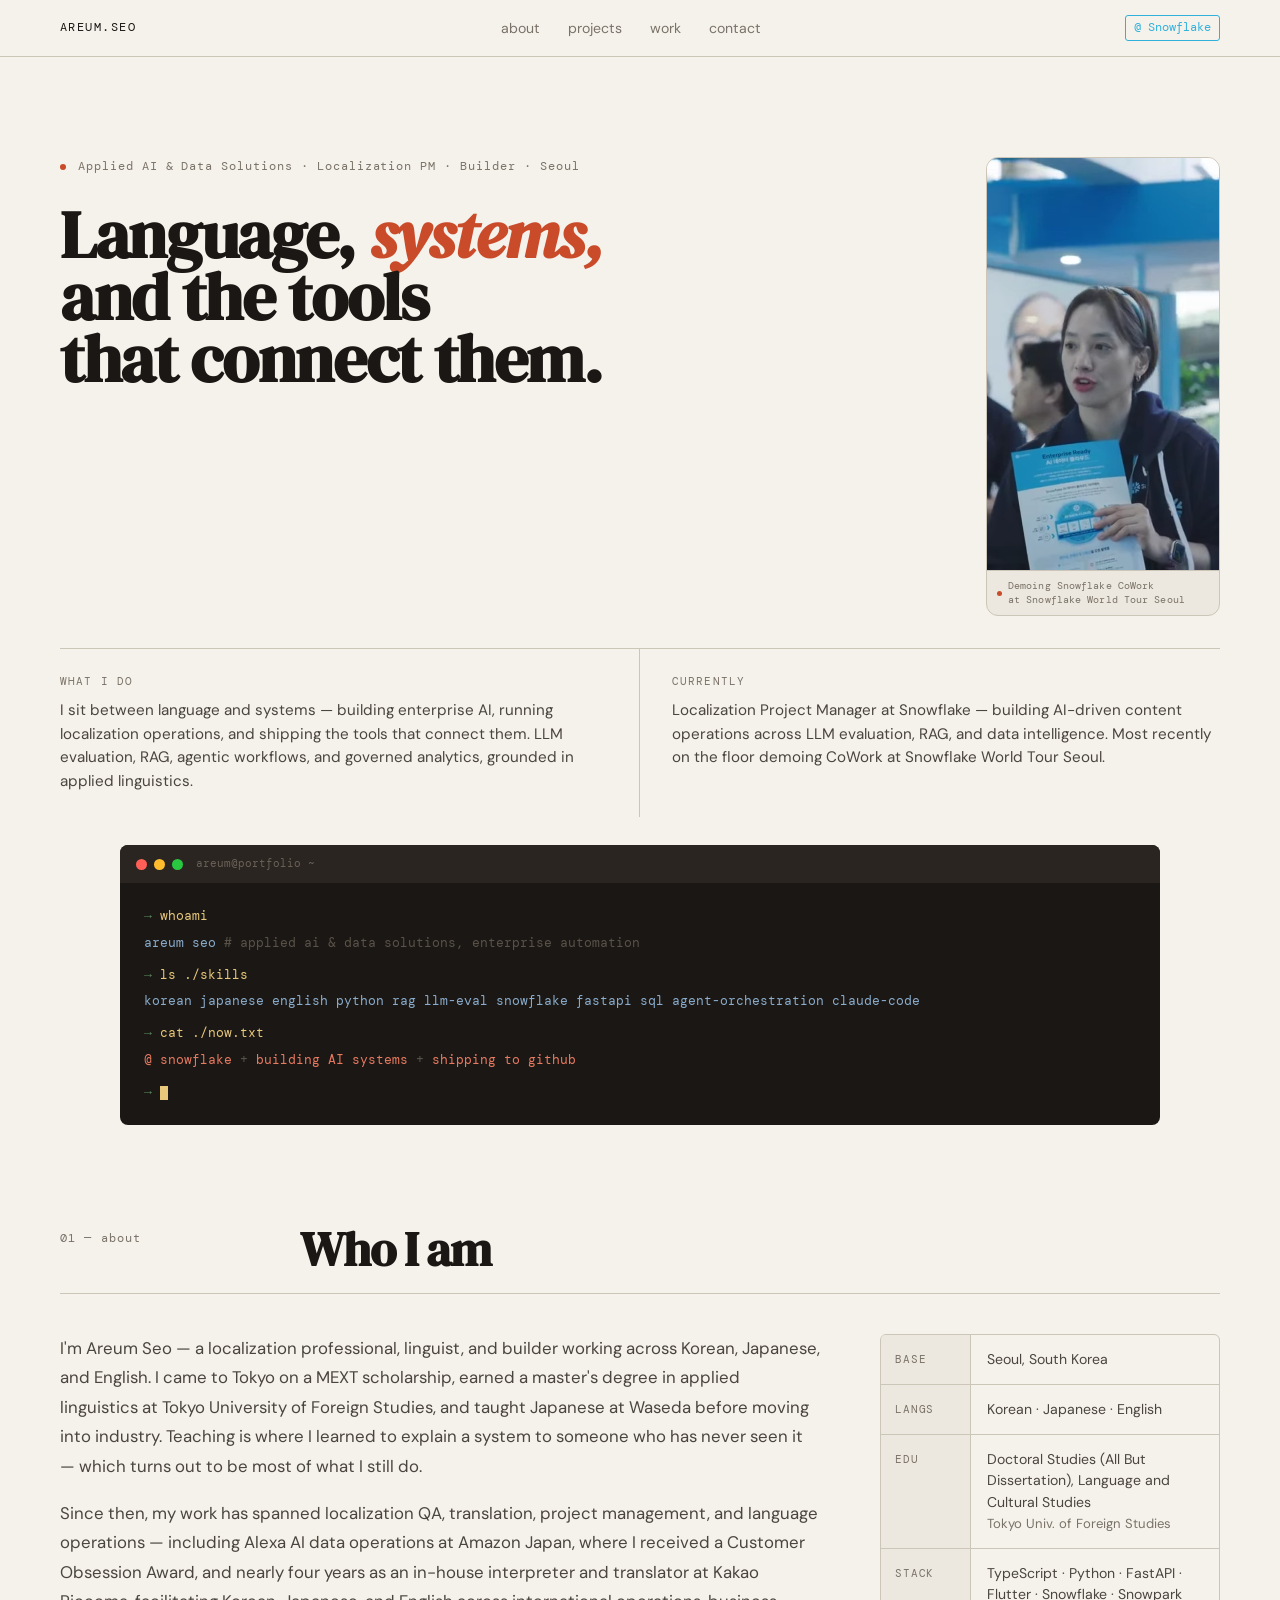
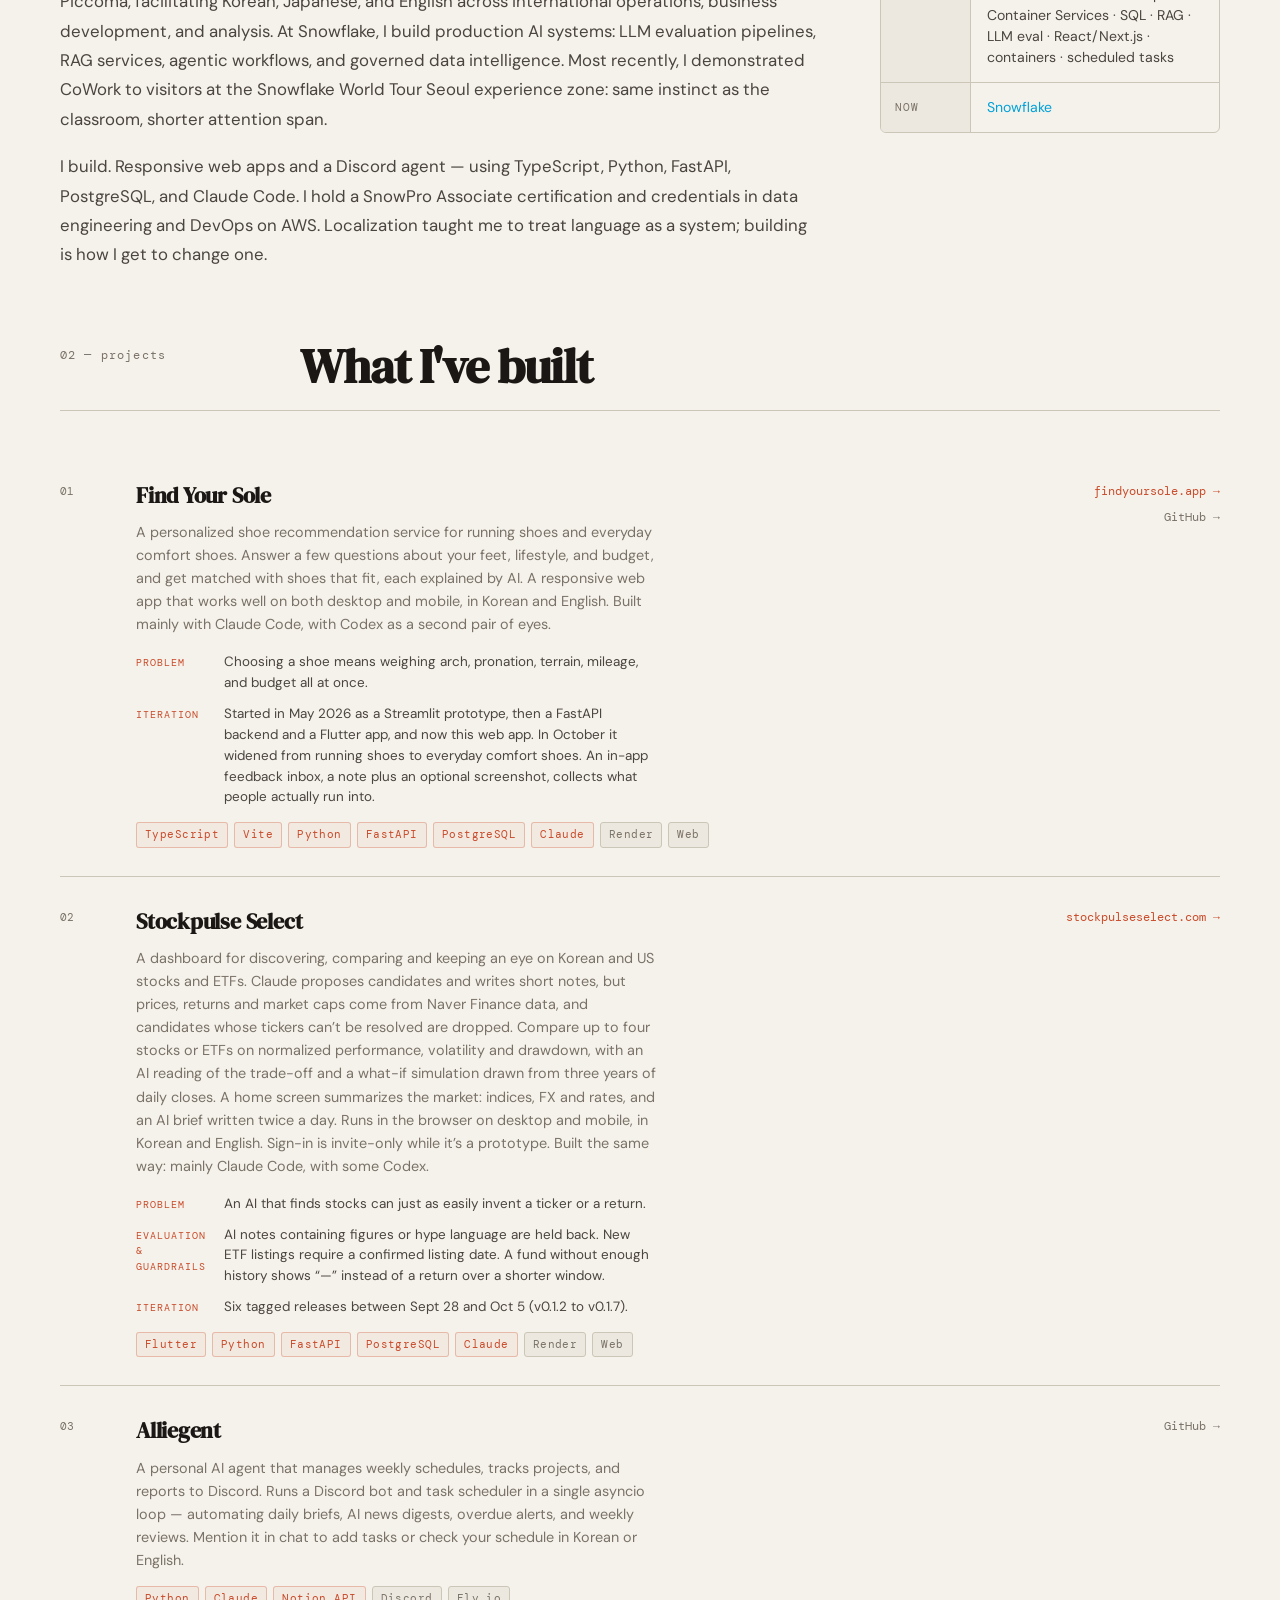
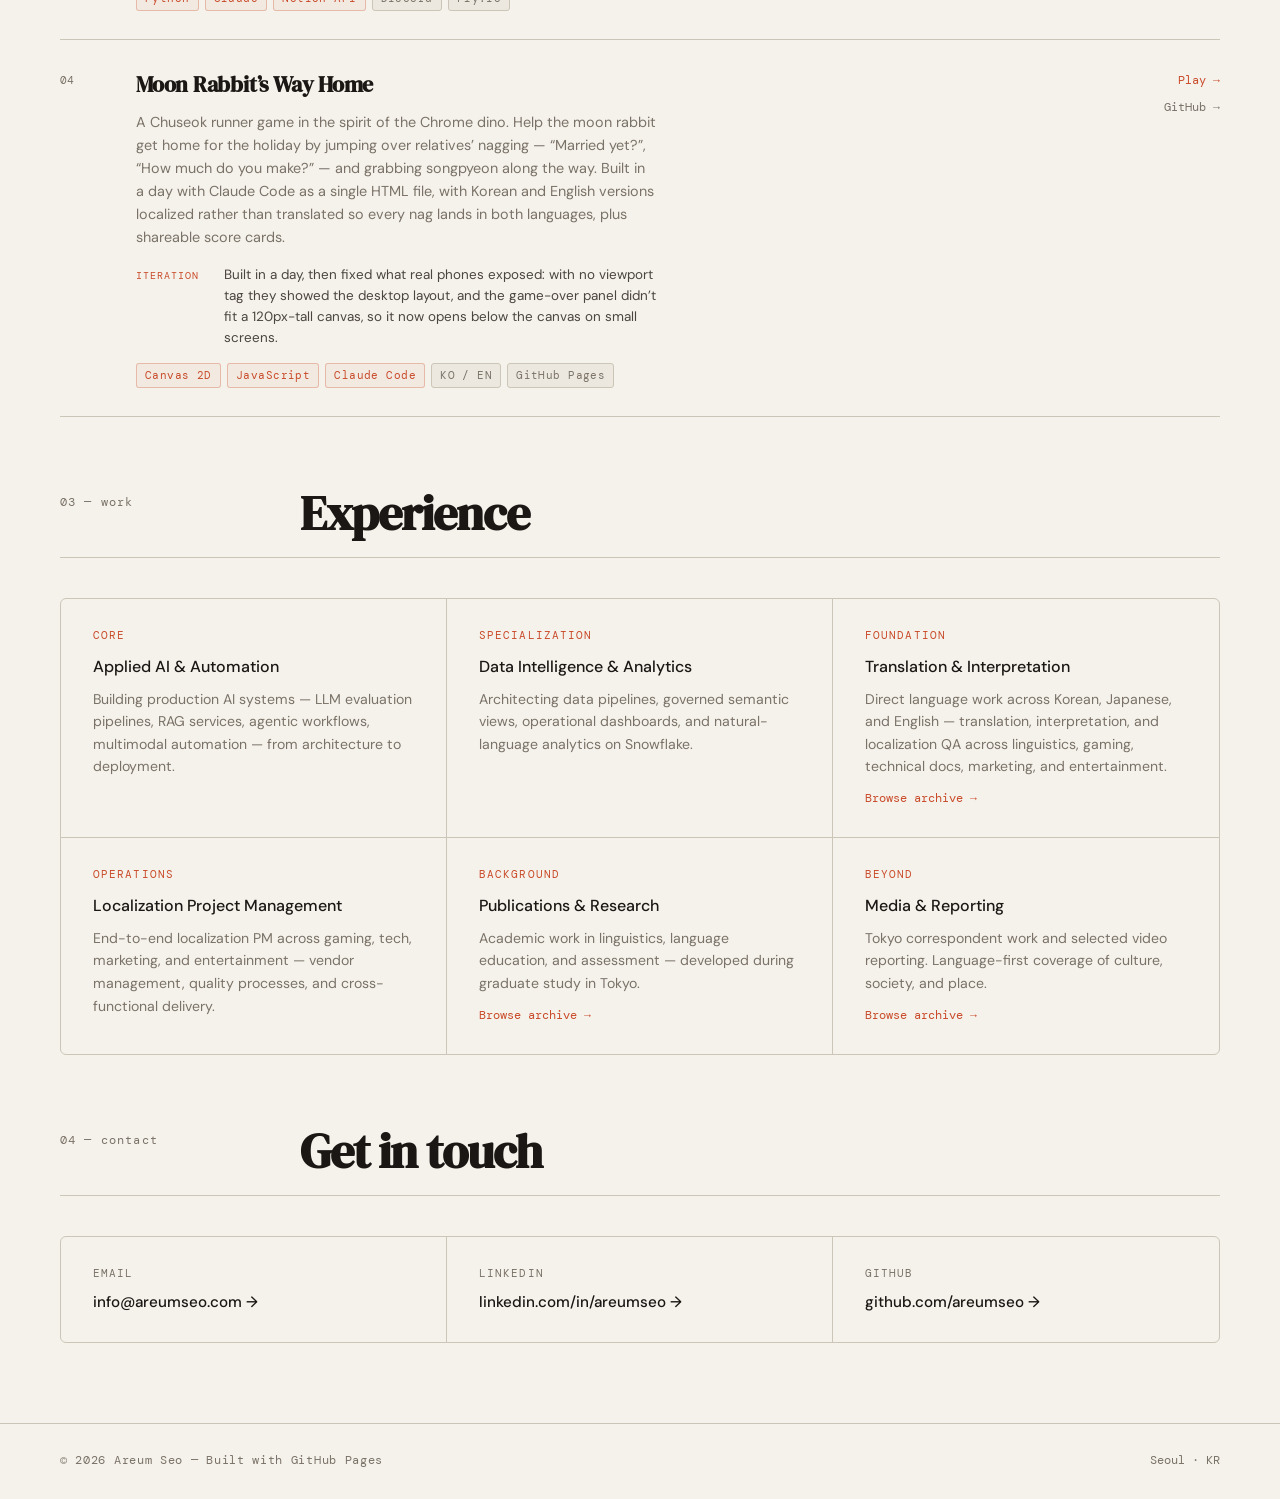
==== commit 65d79a65: "update Find Your Sole description to match latest copy Co-Authored-By: Claude Sonnet 4.6 <noreply@an" ====
--- a/index.html
+++ b/index.html
@@ -832,10 +832,10 @@
           <div class="project-num">01</div>
           <div class="project-body">
             <h3>Find Your Sole</h3>
-            <p>A personalized shoe recommendation service for running shoes and everyday comfort shoes. Answer a few questions about your feet, lifestyle, and budget — get matched with the right shoe, explained by AI. Now a responsive web app that works the same on desktop and mobile, with Korean and English throughout. Built mainly with Claude Code, with Codex as a second pair of eyes.</p>
+            <p>A personalized shoe recommendation service for running shoes and everyday comfort shoes. Answer a few questions about your feet, lifestyle, and budget, and get matched with shoes that fit, each explained by AI. A responsive web app that works well on both desktop and mobile, in Korean and English. Built mainly with Claude Code, with Codex as a second pair of eyes.</p>
             <div class="project-notes">
-              <div class="project-note"><span class="project-note-label">Problem</span><span>Choosing a shoe means weighing arch, pronation, terrain, mileage and budget all at once.</span></div>
-              <div class="project-note"><span class="project-note-label">Iteration</span><span>Started in May as a Streamlit prototype, then a FastAPI backend and a Flutter app, and now this web app. In October it widened from running shoes to everyday comfort shoes. An in-app feedback inbox, a note plus an optional screenshot, collects what people actually run into.</span></div>
+              <div class="project-note"><span class="project-note-label">Problem</span><span>Choosing a shoe means weighing arch, pronation, terrain, mileage, and budget all at once.</span></div>
+              <div class="project-note"><span class="project-note-label">Iteration</span><span>Started in May 2026 as a Streamlit prototype, then a FastAPI backend and a Flutter app, and now this web app. In October it widened from running shoes to everyday comfort shoes. An in-app feedback inbox, a note plus an optional screenshot, collects what people actually run into.</span></div>
             </div>
             <div class="project-tags">
               <span class="tag tech">TypeScript</span>
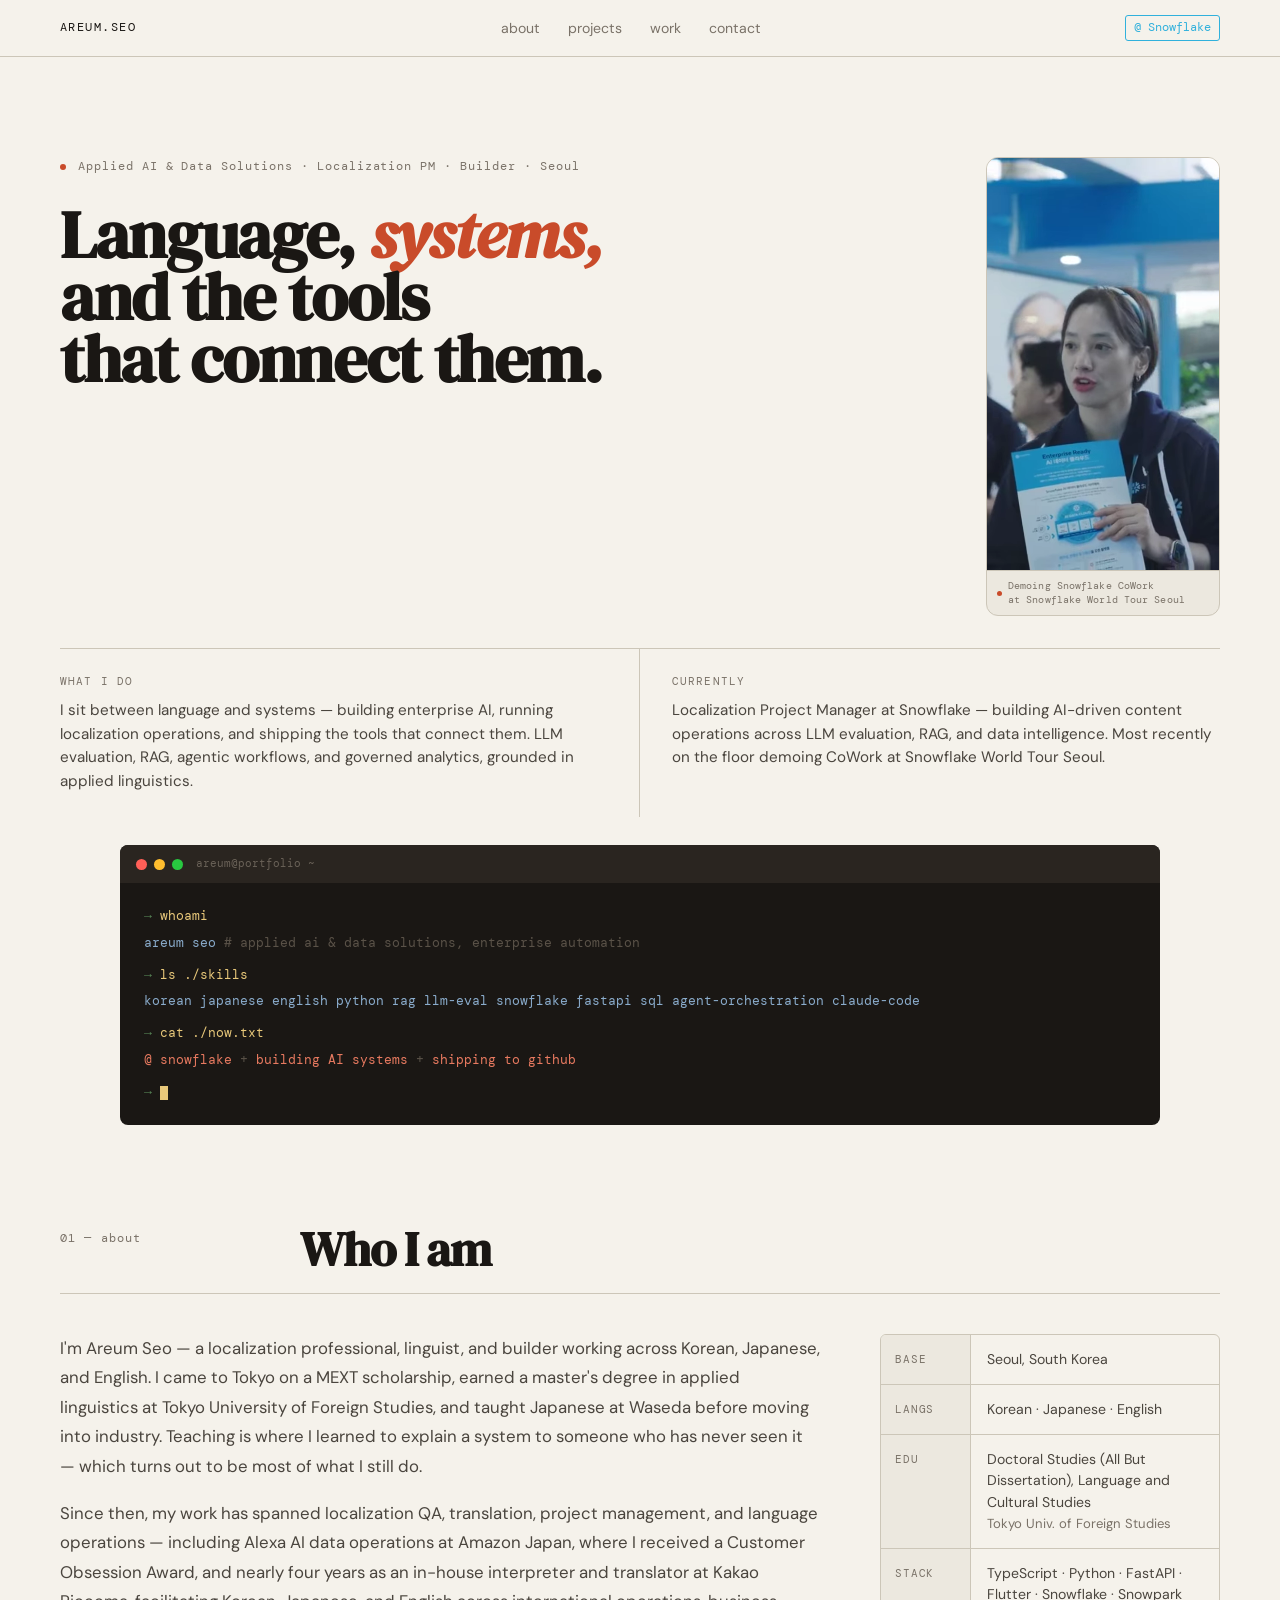
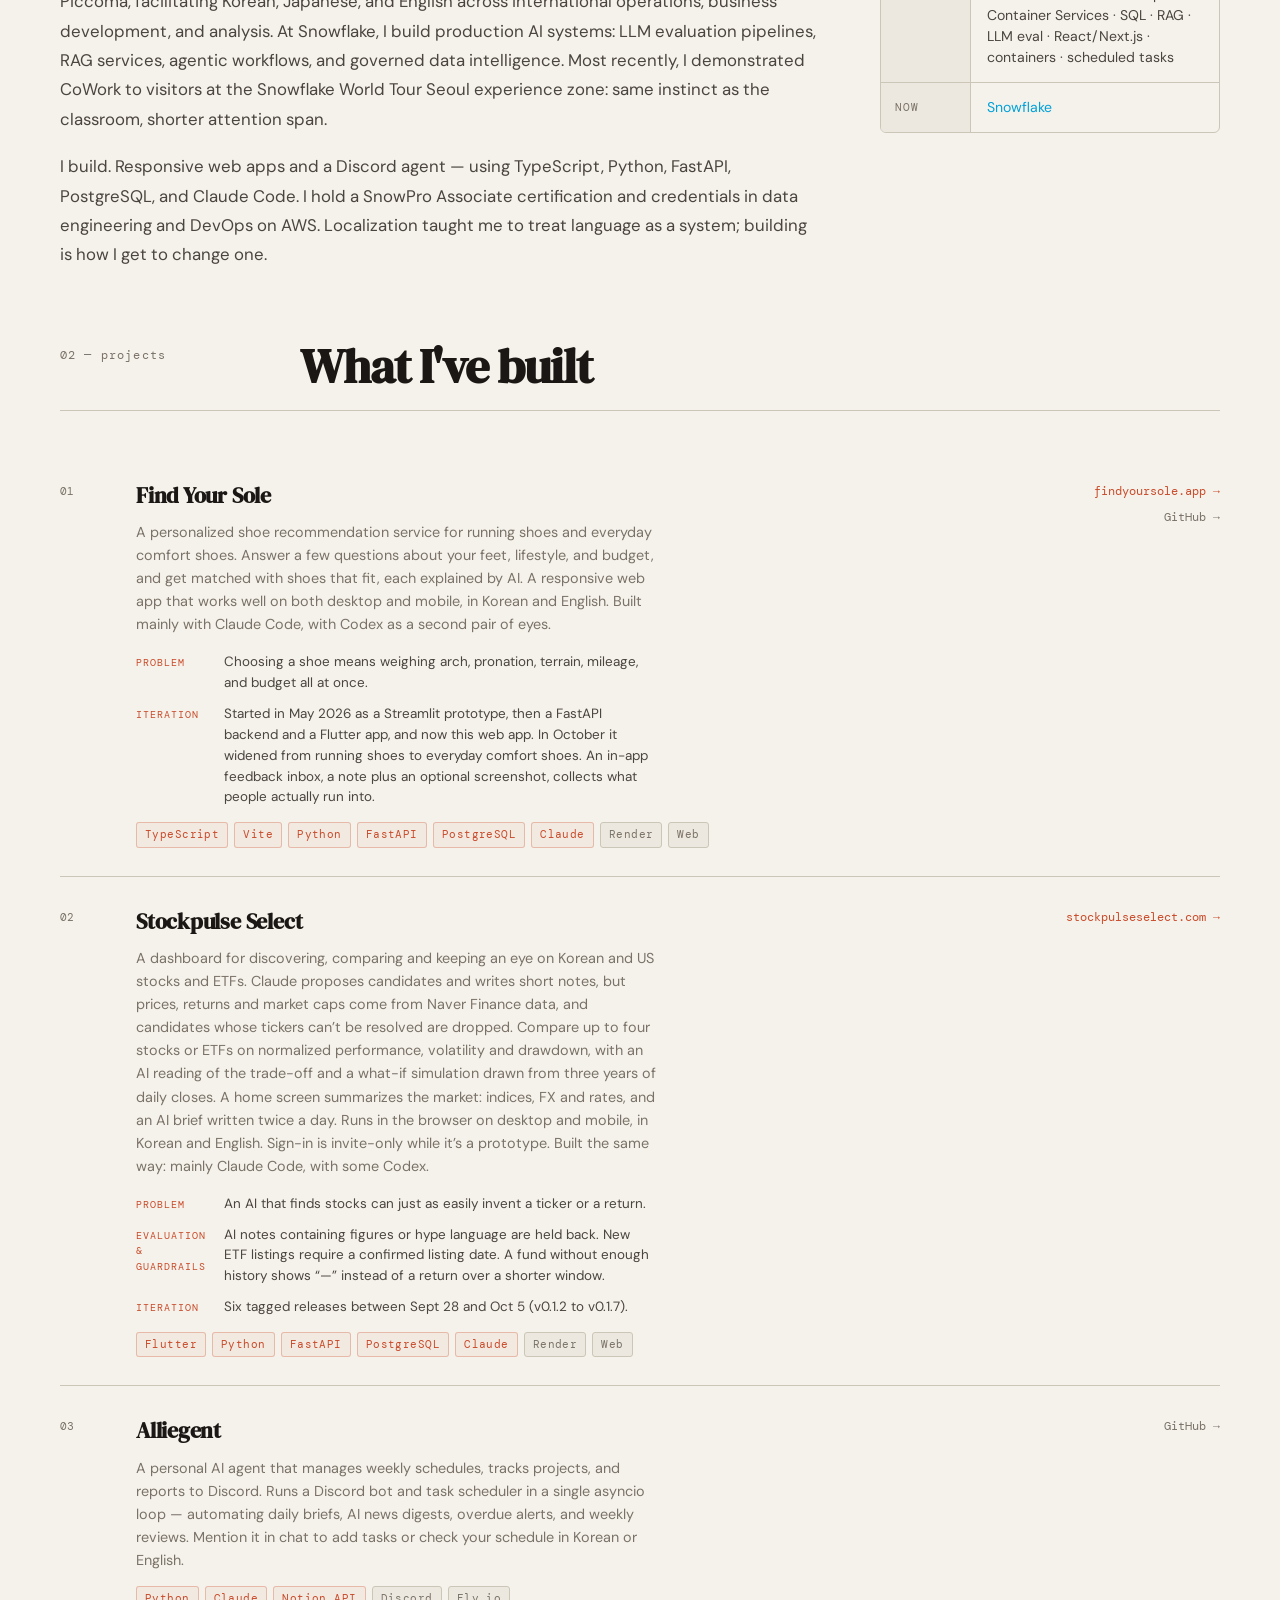
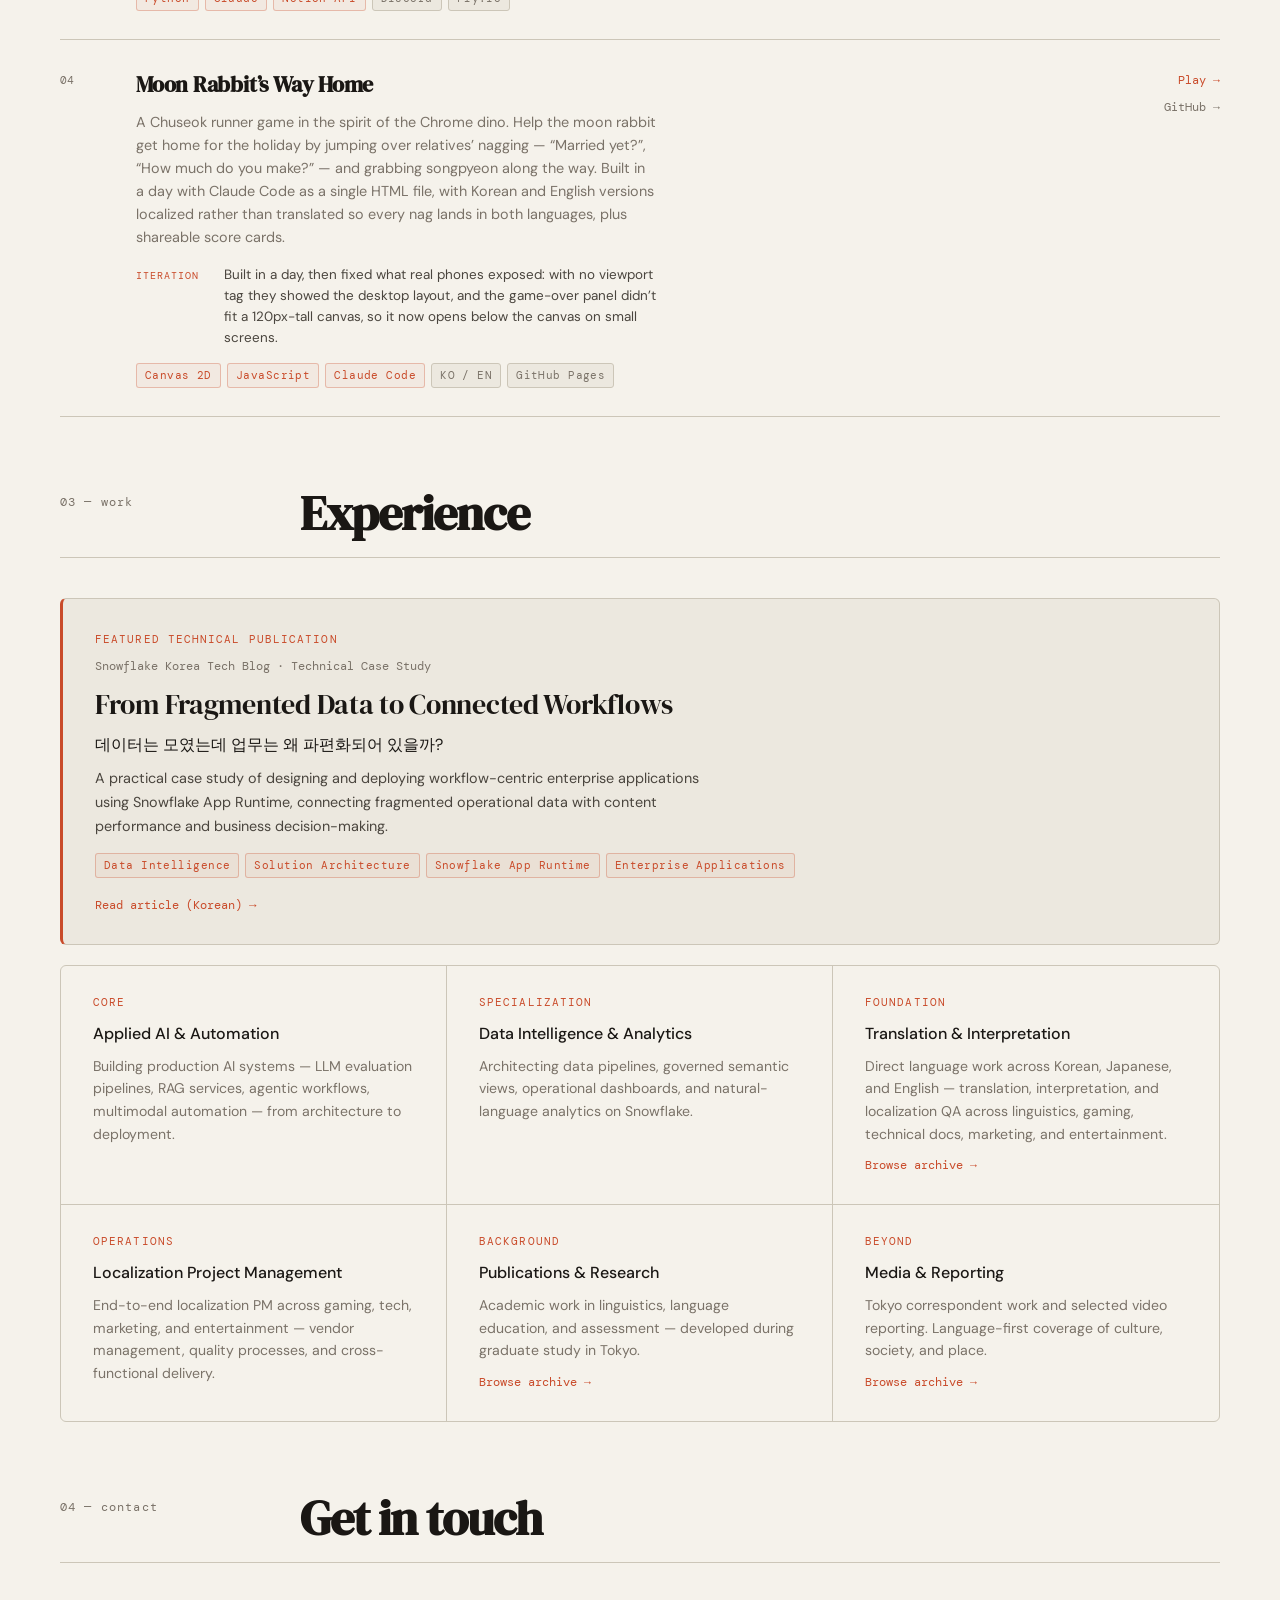
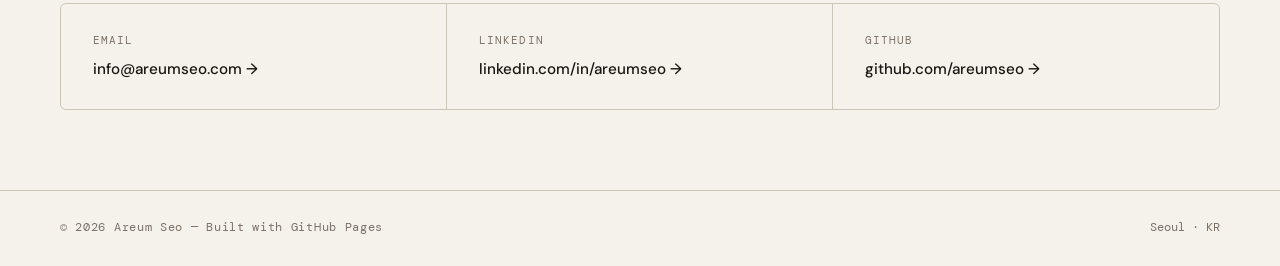
==== commit b50fef7b: "Feature the Snowflake Korea case study at the top of Experience Add a Featured Technical Publication" ====
--- a/index.html
+++ b/index.html
@@ -520,6 +520,65 @@
     .project-row:hover .project-link { color: var(--accent); }
 
     /* ── WORK ── */
+    .featured {
+      display: flex;
+      flex-direction: column;
+      gap: 10px;
+      padding: 32px 32px 28px;
+      margin-bottom: 20px;
+      border: 1px solid var(--rule);
+      border-left: 3px solid var(--accent);
+      border-radius: 6px;
+      background: var(--bg2);
+    }
+
+    .featured-label {
+      font-family: 'DM Mono', monospace;
+      font-size: 0.68rem;
+      letter-spacing: 0.1em;
+      text-transform: uppercase;
+      color: var(--accent);
+    }
+
+    .featured-source {
+      font-family: 'DM Mono', monospace;
+      font-size: 0.72rem;
+      color: var(--ink3);
+    }
+
+    .featured h3 {
+      font-family: 'DM Serif Display', serif;
+      font-size: clamp(1.4rem, 3vw, 1.75rem);
+      font-weight: 400;
+      letter-spacing: -0.01em;
+      line-height: 1.25;
+    }
+
+    .featured-ko {
+      font-size: 1rem;
+      color: var(--ink);
+      word-break: keep-all;
+    }
+
+    .featured p {
+      font-size: 0.9rem;
+      color: var(--ink2);
+      line-height: 1.65;
+      max-width: 640px;
+    }
+
+    .featured .project-tags { margin-top: 4px; }
+
+    .featured-link {
+      align-self: flex-start;
+      margin-top: 8px;
+      font-family: 'DM Mono', monospace;
+      font-size: 0.78rem;
+      color: var(--accent);
+    }
+
+    .featured-link:hover { text-decoration: underline; text-underline-offset: 3px; }
+
     .work-grid {
       display: grid;
       grid-template-columns: 1fr 1fr 1fr;
@@ -926,6 +985,20 @@
         <div class="section-num">03 — work</div>
         <h2 class="section-title">Experience</h2>
       </div>
+      <article class="featured">
+        <div class="featured-label">Featured Technical Publication</div>
+        <div class="featured-source">Snowflake Korea Tech Blog · Technical Case Study</div>
+        <h3>From Fragmented Data to Connected Workflows</h3>
+        <div class="featured-ko" lang="ko">데이터는 모였는데 업무는 왜 파편화되어 있을까?</div>
+        <p>A practical case study of designing and deploying workflow-centric enterprise applications using Snowflake App Runtime, connecting fragmented operational data with content performance and business decision-making.</p>
+        <div class="project-tags">
+          <span class="tag tech">Data Intelligence</span>
+          <span class="tag tech">Solution Architecture</span>
+          <span class="tag tech">Snowflake App Runtime</span>
+          <span class="tag tech">Enterprise Applications</span>
+        </div>
+        <a class="featured-link" href="https://snowflake-kr.medium.com/%EB%8D%B0%EC%9D%B4%ED%84%B0%EB%8A%94-%EB%AA%A8%EC%98%80%EB%8A%94%EB%8D%B0-%EC%97%85%EB%AC%B4%EB%8A%94-%EC%99%9C-%ED%8C%8C%ED%8E%B8%ED%99%94%EB%90%98%EC%96%B4-%EC%9E%88%EC%9D%84%EA%B9%8C-8be6d6f34956" target="_blank" rel="noopener">Read article (Korean) →</a>
+      </article>
       <div class="work-grid">
         <div class="work-cell">
           <div class="work-cell-label">Core</div>
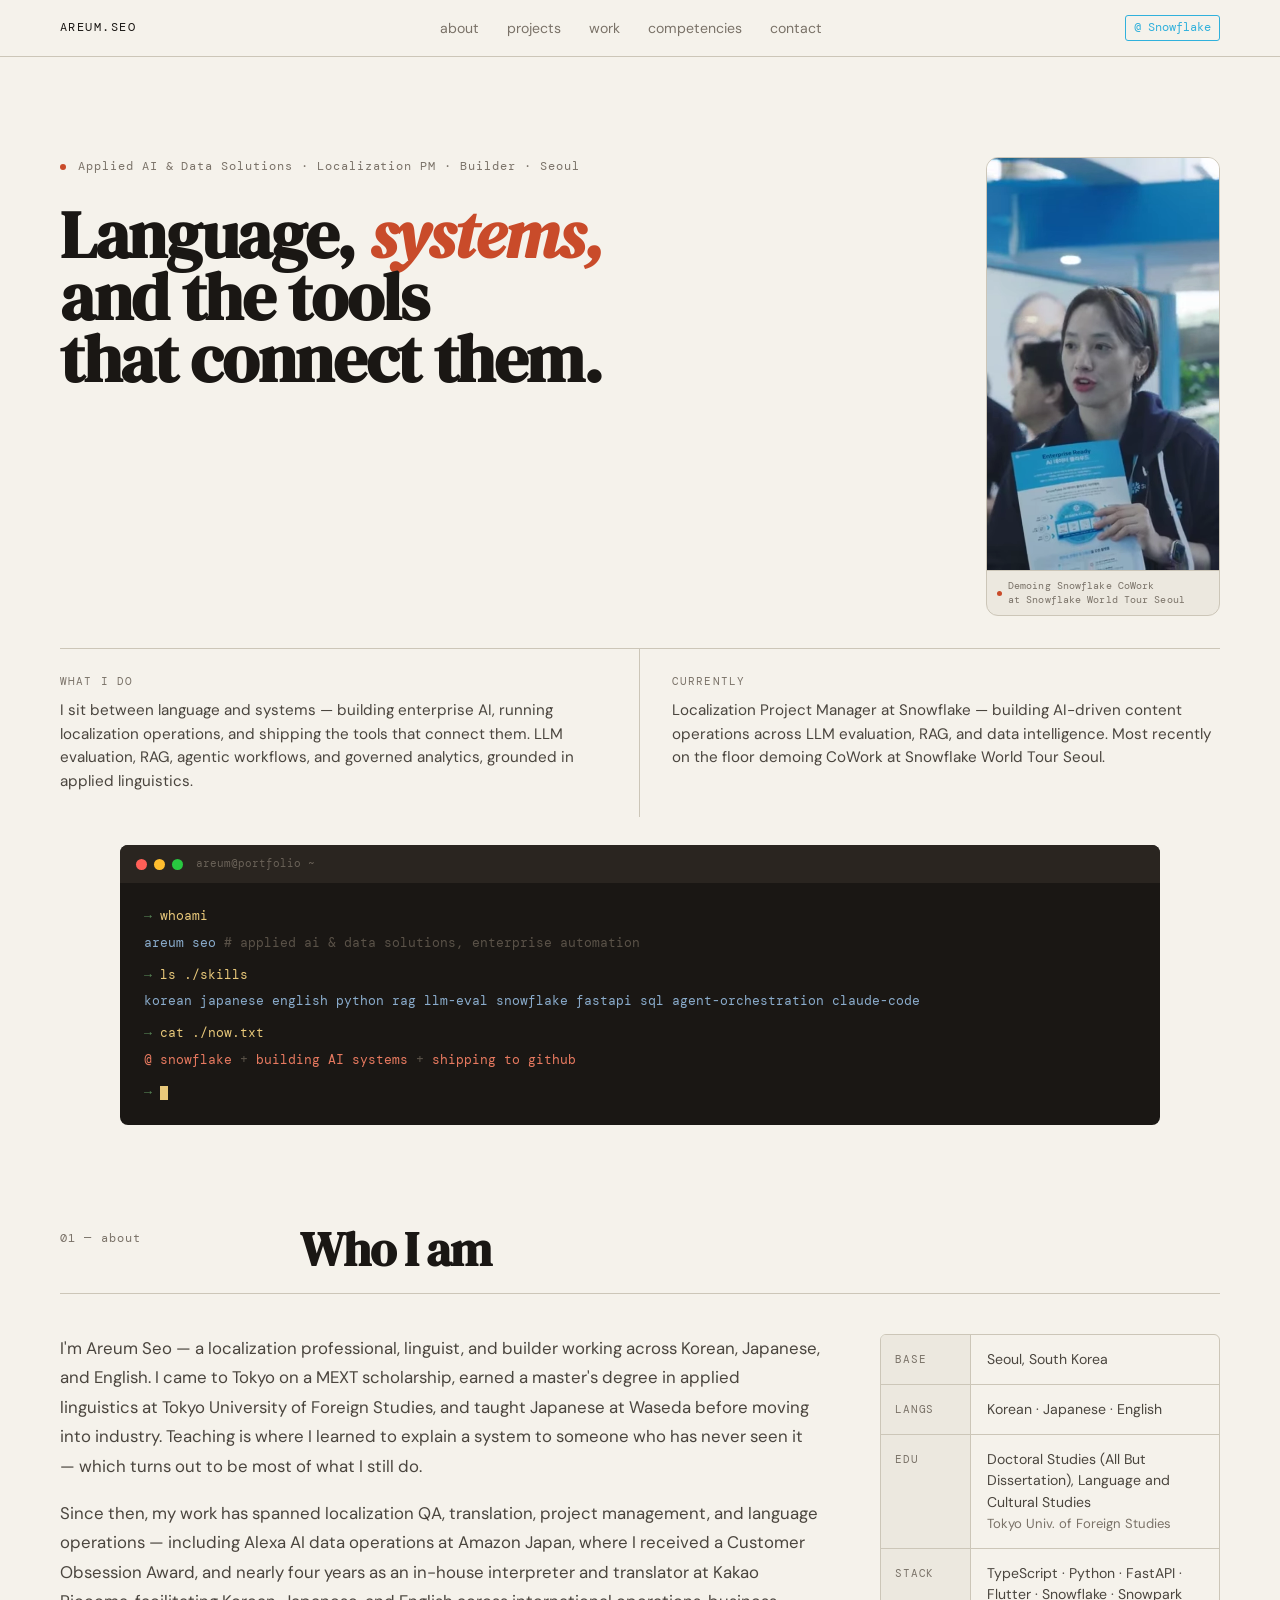
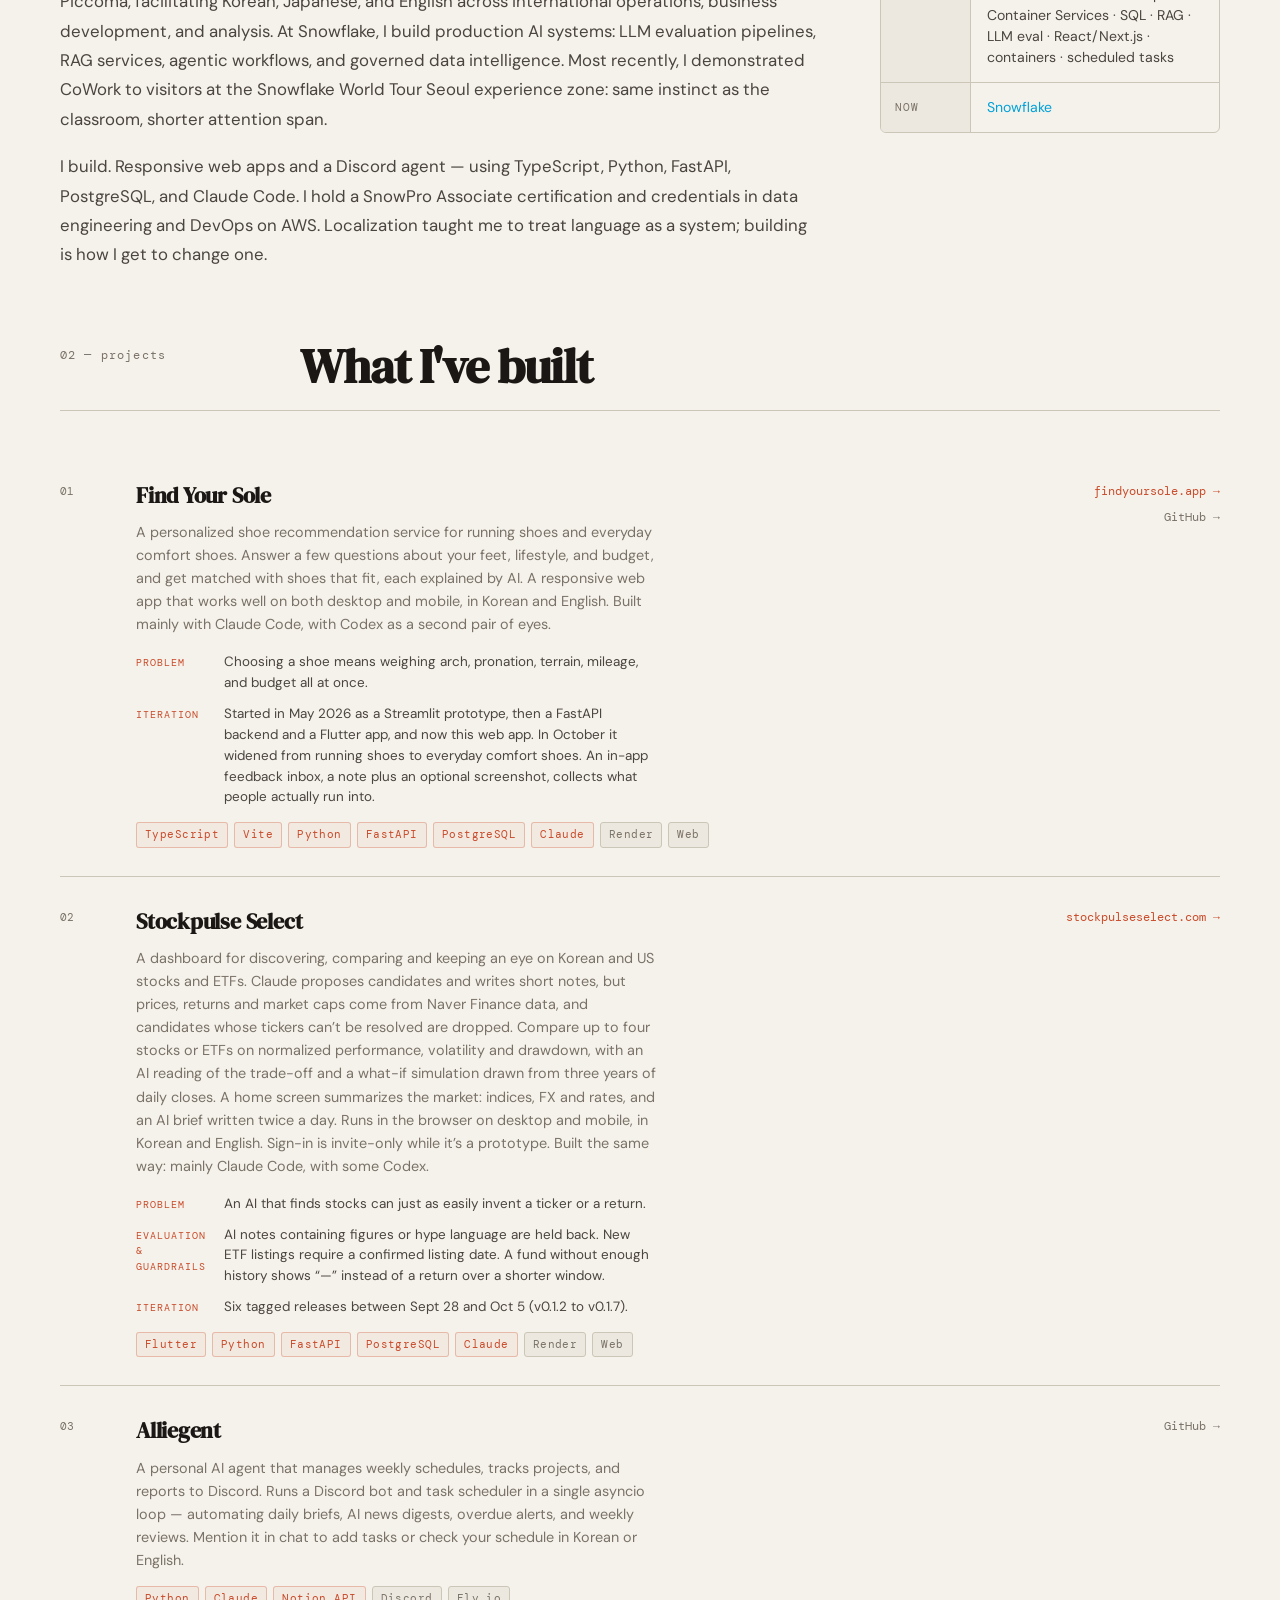
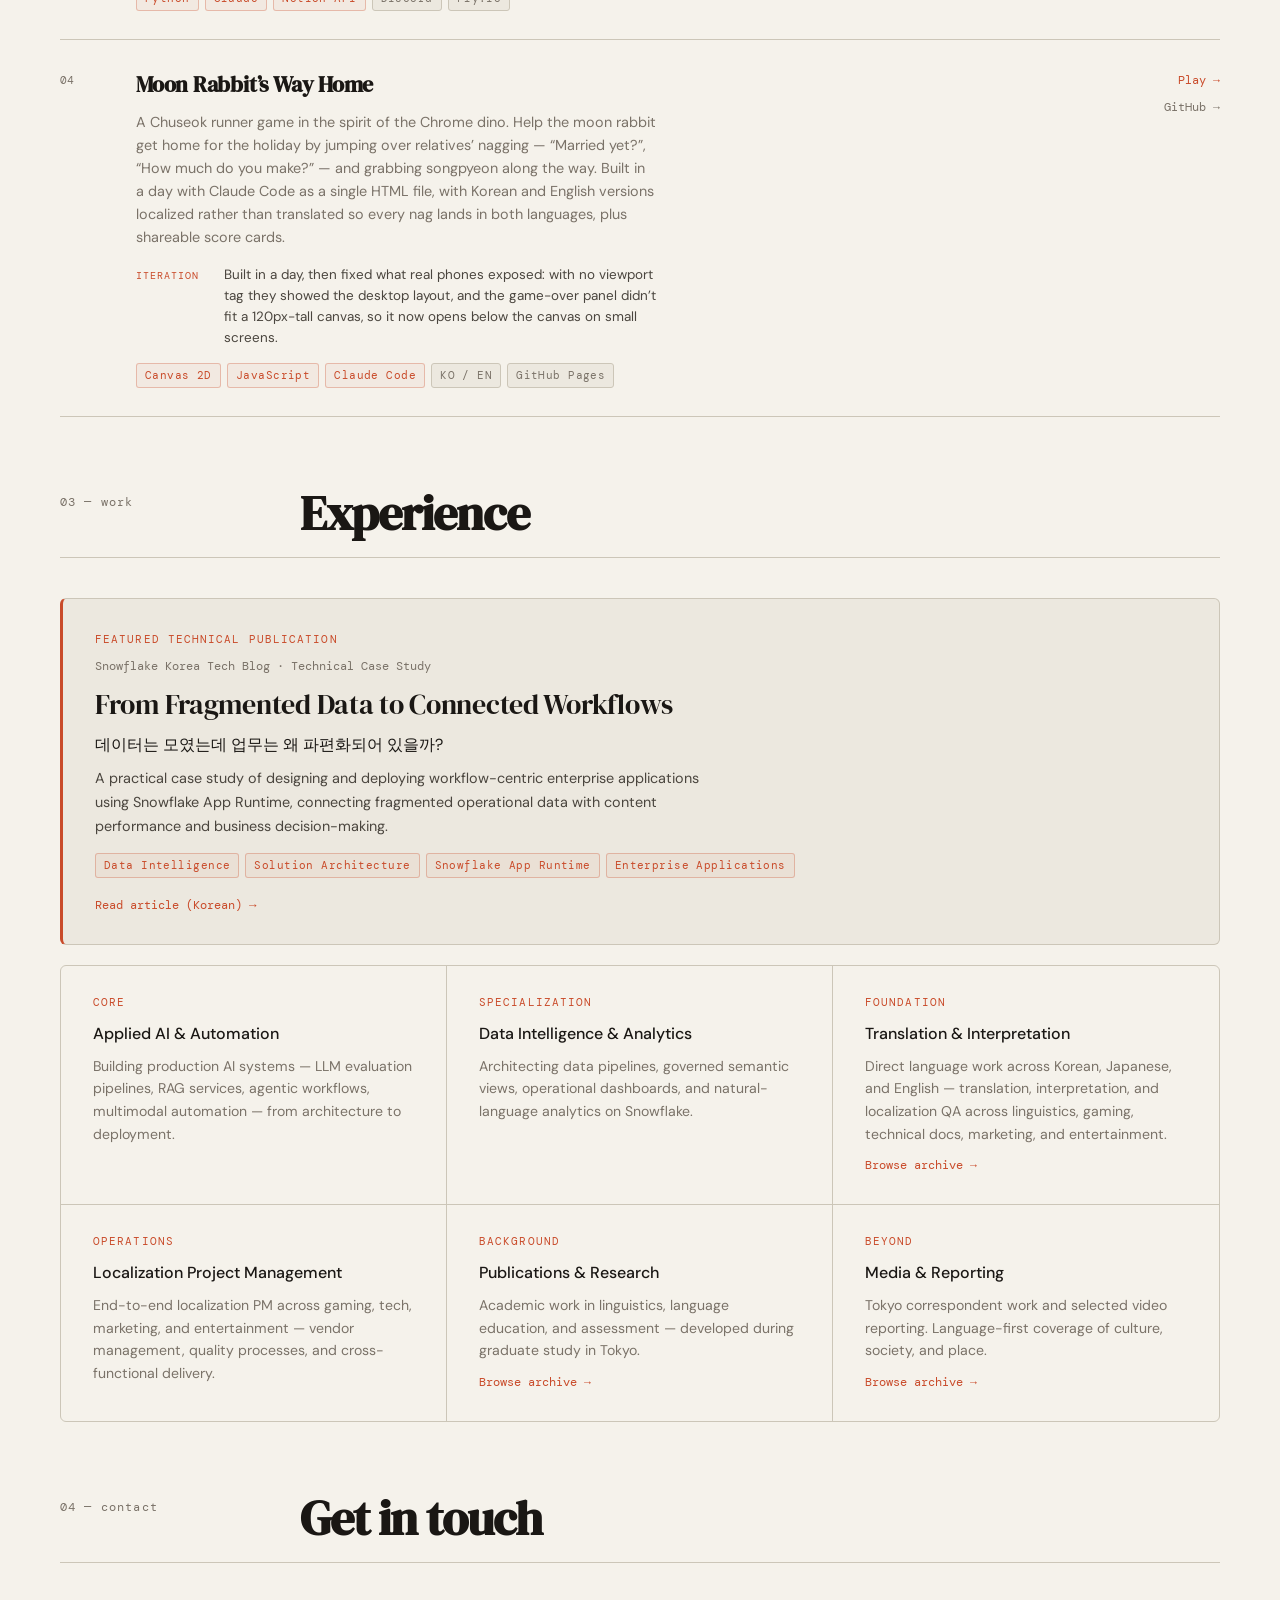
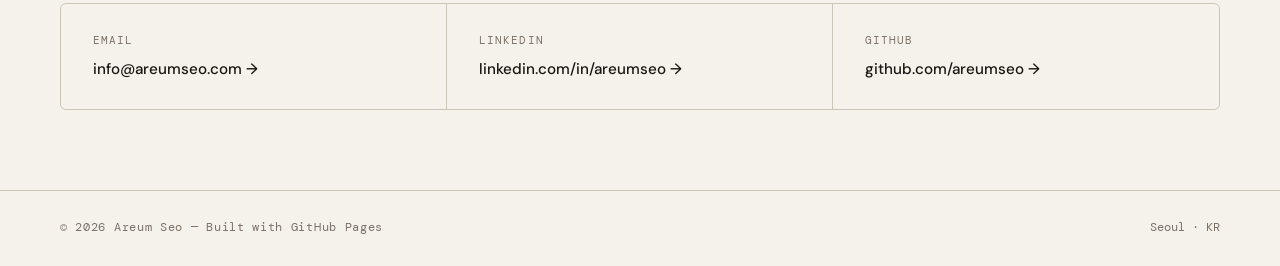
==== commit 759daebd: "Reshape Competency Map into an English portfolio section - Add a competencies item to the main navig" ====
--- a/index.html
+++ b/index.html
@@ -741,6 +741,13 @@
       opacity: 1;
       transform: none;
     }
+    @media (max-width: 640px) {
+      .nav-tag { display: none; }
+      .nav-inner { gap: 14px; }
+      .nav-menu { gap: 14px; font-size: 0.82rem; overflow-x: auto; scrollbar-width: none; }
+      .nav-menu { min-width: 0; }
+      .nav-menu li, .brand { flex: none; white-space: nowrap; }
+    }
   </style>
 </head>
 <body>
@@ -753,6 +760,7 @@
         <li><a href="#about">about</a></li>
         <li><a href="#projects">projects</a></li>
         <li><a href="#work">work</a></li>
+        <li><a href="competency-map/">competencies</a></li>
         <li><a href="#contact">contact</a></li>
       </ul>
       <a href="https://www.snowflake.com/ko/" target="_blank" class="nav-tag">@ Snowflake</a>
